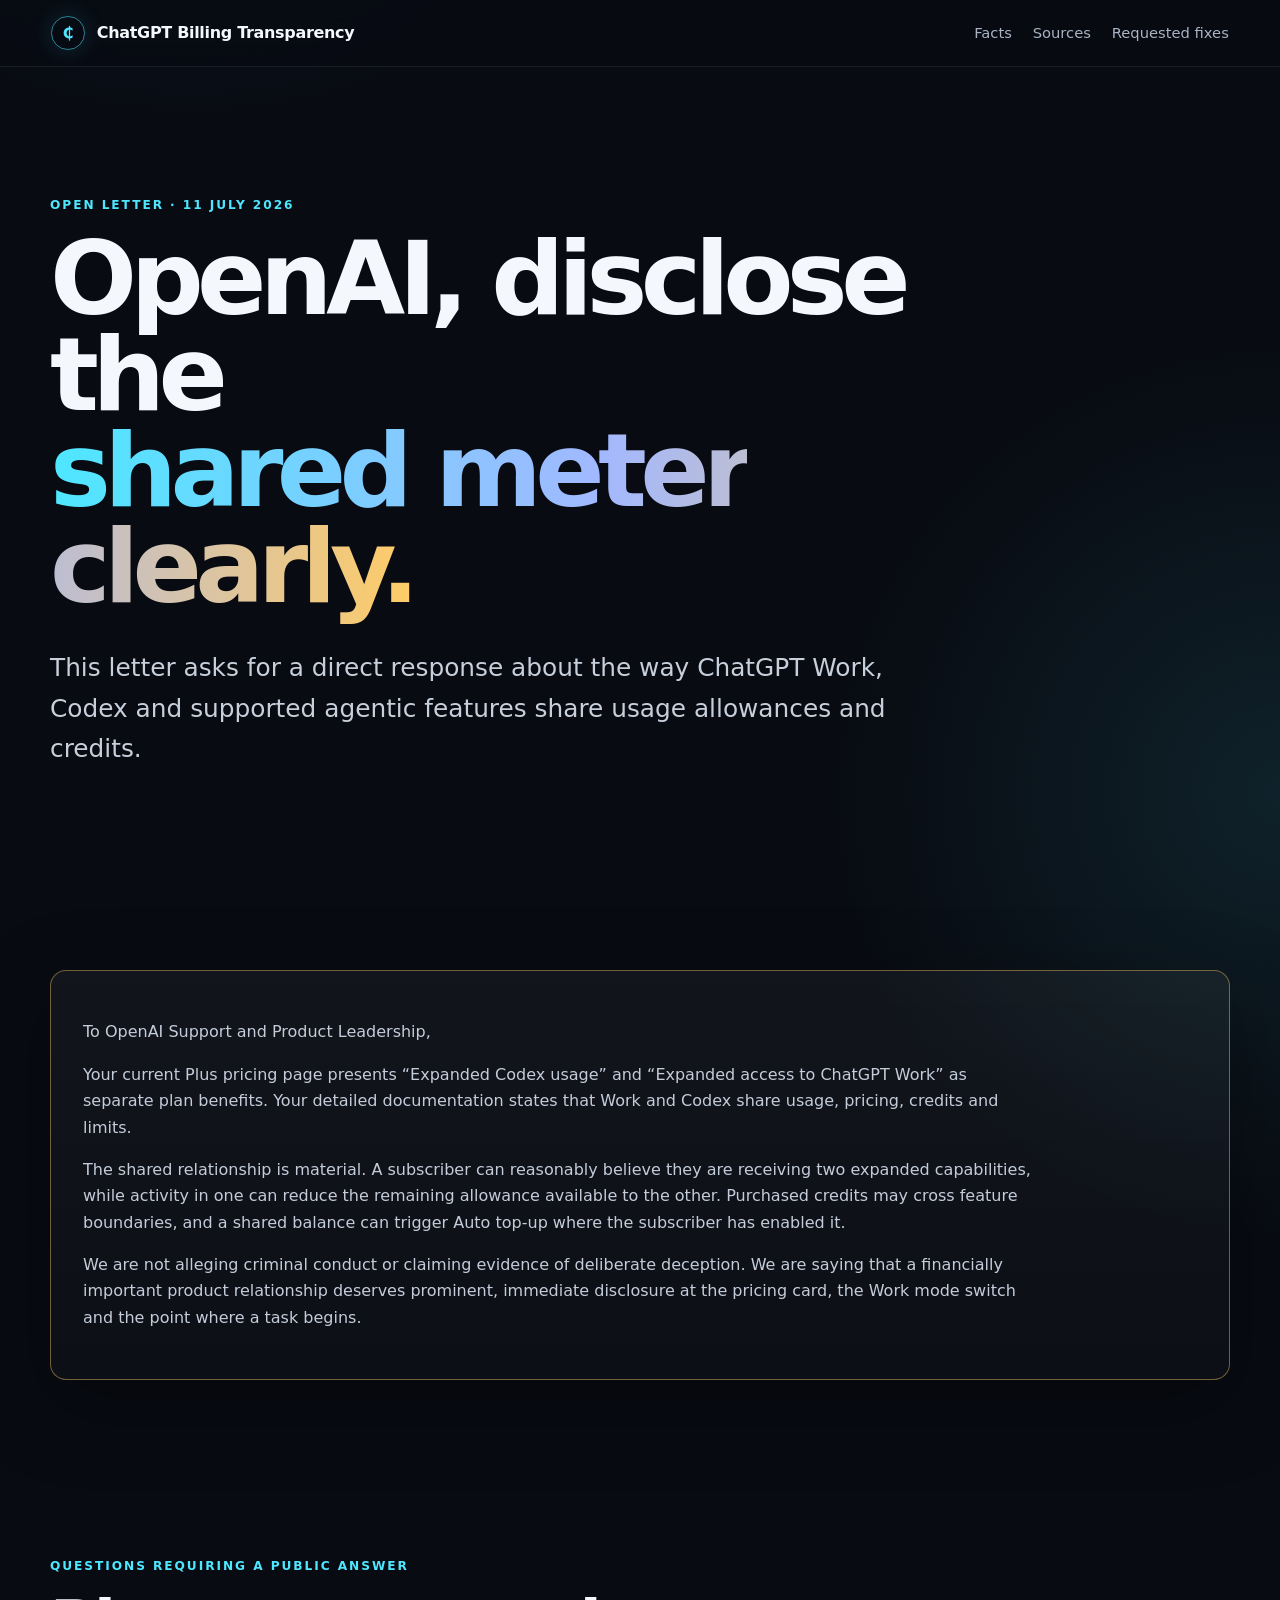
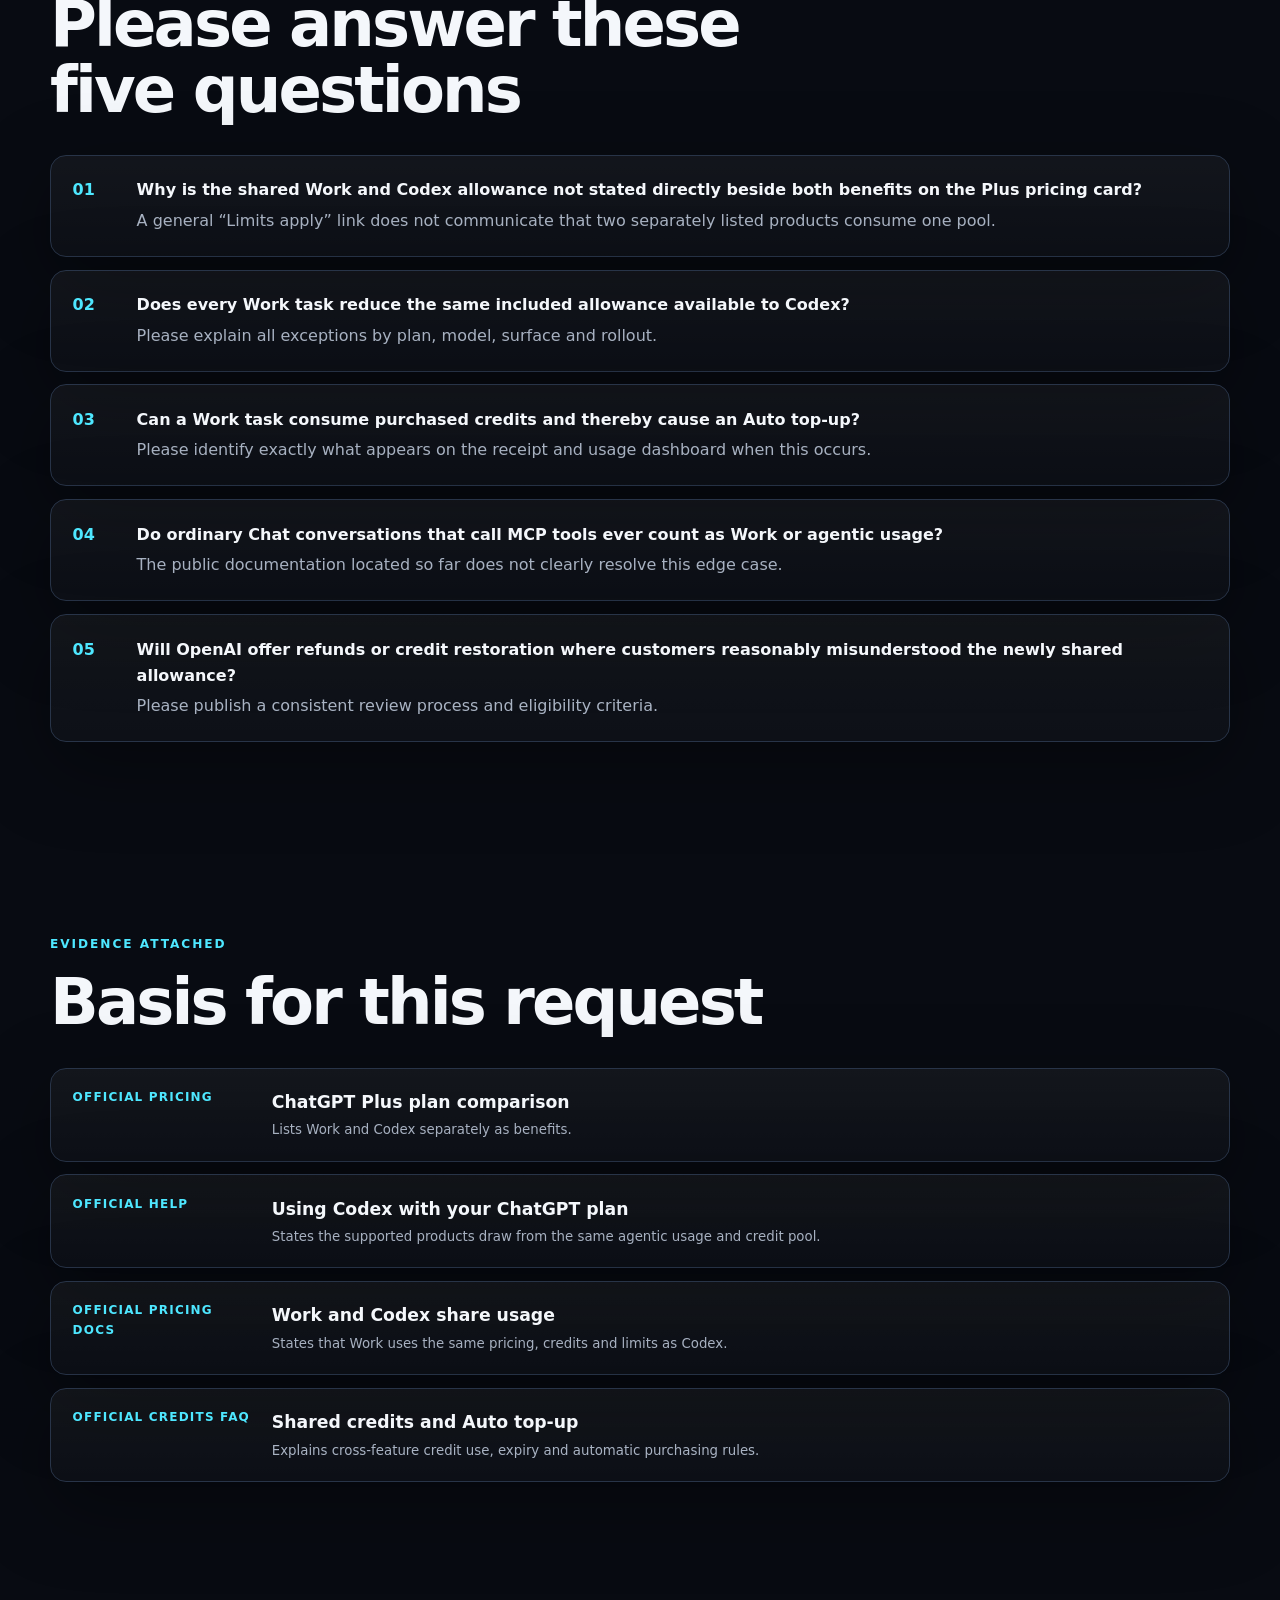
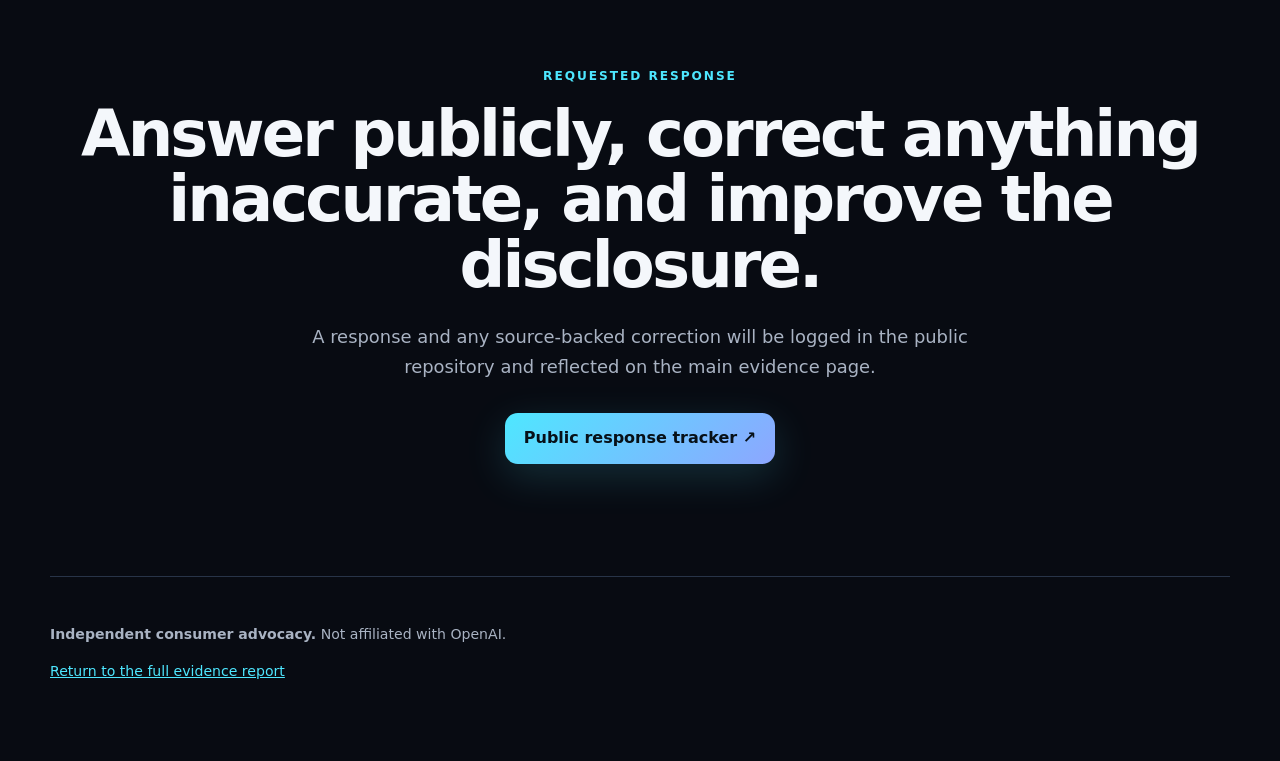
==== open-letter.html @ c07505a6 "Add public open letter and response path" ====
<!doctype html>
<html lang="en-ZA">
<head>
  <meta charset="utf-8">
  <meta name="viewport" content="width=device-width,initial-scale=1">
  <title>Open Letter to OpenAI | Disclose Shared ChatGPT Work and Codex Billing</title>
  <meta name="description" content="An open letter asking OpenAI to disclose prominently that ChatGPT Work and Codex share usage limits, credits and Auto top-up exposure.">
  <meta name="robots" content="index,follow,max-snippet:-1">
  <link rel="canonical" href="https://kelvinvdm-lgtm.github.io/chatgpt-work-billing-transparency/open-letter.html">
  <link rel="stylesheet" href="styles.css">
  <meta property="og:title" content="Open Letter to OpenAI: Disclose the Shared Work and Codex Meter">
  <meta property="og:description" content="Five direct questions about ChatGPT Work, Codex limits, shared credits and consumer disclosure.">
  <meta property="og:image" content="https://kelvinvdm-lgtm.github.io/chatgpt-work-billing-transparency/og-card.png">
</head>
<body>
  <header class="site-header"><a class="brand" href="index.html"><span class="brand-mark">₵</span><span>ChatGPT Billing Transparency</span></a><nav><a href="index.html#facts">Facts</a><a href="index.html#sources">Sources</a><a href="index.html#demands">Requested fixes</a></nav></header>
  <main>
    <section class="hero">
      <p class="eyebrow">Open letter · 11 July 2026</p>
      <h1>OpenAI, disclose the<br><span>shared meter clearly.</span></h1>
      <p class="lede">This letter asks for a direct response about the way ChatGPT Work, Codex and supported agentic features share usage allowances and credits.</p>
    </section>
    <section class="section">
      <div class="impact-callout">
        <p>To OpenAI Support and Product Leadership,</p>
        <p>Your current Plus pricing page presents “Expanded Codex usage” and “Expanded access to ChatGPT Work” as separate plan benefits. Your detailed documentation states that Work and Codex share usage, pricing, credits and limits.</p>
        <p>The shared relationship is material. A subscriber can reasonably believe they are receiving two expanded capabilities, while activity in one can reduce the remaining allowance available to the other. Purchased credits may cross feature boundaries, and a shared balance can trigger Auto top-up where the subscriber has enabled it.</p>
        <p>We are not alleging criminal conduct or claiming evidence of deliberate deception. We are saying that a financially important product relationship deserves prominent, immediate disclosure at the pricing card, the Work mode switch and the point where a task begins.</p>
      </div>
    </section>
    <section class="section demands">
      <div class="section-heading"><p class="eyebrow">Questions requiring a public answer</p><h2>Please answer these five questions</h2></div>
      <ol class="demand-list">
        <li><strong>Why is the shared Work and Codex allowance not stated directly beside both benefits on the Plus pricing card?</strong><span>A general “Limits apply” link does not communicate that two separately listed products consume one pool.</span></li>
        <li><strong>Does every Work task reduce the same included allowance available to Codex?</strong><span>Please explain all exceptions by plan, model, surface and rollout.</span></li>
        <li><strong>Can a Work task consume purchased credits and thereby cause an Auto top-up?</strong><span>Please identify exactly what appears on the receipt and usage dashboard when this occurs.</span></li>
        <li><strong>Do ordinary Chat conversations that call MCP tools ever count as Work or agentic usage?</strong><span>The public documentation located so far does not clearly resolve this edge case.</span></li>
        <li><strong>Will OpenAI offer refunds or credit restoration where customers reasonably misunderstood the newly shared allowance?</strong><span>Please publish a consistent review process and eligibility criteria.</span></li>
      </ol>
    </section>
    <section class="section sources">
      <div class="section-heading"><p class="eyebrow">Evidence attached</p><h2>Basis for this request</h2></div>
      <div class="source-list">
        <a href="https://chatgpt.com/pricing/"><span>Official pricing</span><strong>ChatGPT Plus plan comparison</strong><small>Lists Work and Codex separately as benefits.</small></a>
        <a href="https://help.openai.com/en/articles/11369540-codex-in-chatgpt"><span>Official help</span><strong>Using Codex with your ChatGPT plan</strong><small>States the supported products draw from the same agentic usage and credit pool.</small></a>
        <a href="https://learn.chatgpt.com/docs/pricing"><span>Official pricing docs</span><strong>Work and Codex share usage</strong><small>States that Work uses the same pricing, credits and limits as Codex.</small></a>
        <a href="https://help.openai.com/en/articles/12642688-using-credits-for-flexible-usage-in-chatgpt-freegopluspro-sora"><span>Official credits FAQ</span><strong>Shared credits and Auto top-up</strong><small>Explains cross-feature credit use, expiry and automatic purchasing rules.</small></a>
      </div>
    </section>
    <section class="final-cta"><p class="eyebrow">Requested response</p><h2>Answer publicly, correct anything inaccurate, and improve the disclosure.</h2><p>A response and any source-backed correction will be logged in the public repository and reflected on the main evidence page.</p><a class="button primary" href="https://github.com/kelvinvdm-lgtm/chatgpt-work-billing-transparency/issues">Public response tracker ↗</a></section>
  </main>
  <footer><p><strong>Independent consumer advocacy.</strong> Not affiliated with OpenAI.</p><p><a href="index.html">Return to the full evidence report</a></p></footer>
</body>
</html>
---- styles.css ----
:root{--bg:#080b12;--panel:#111722;--panel2:#151d2a;--text:#f4f7fb;--muted:#a9b3c3;--line:#283448;--cyan:#4ee7ff;--blue:#5b8cff;--amber:#ffcc66;--red:#ff6b7a;--green:#69e6a6;--shadow:0 24px 80px rgba(0,0,0,.35);font-family:Inter,ui-sans-serif,system-ui,-apple-system,BlinkMacSystemFont,"Segoe UI",sans-serif;color-scheme:dark}*{box-sizing:border-box}html{scroll-behavior:smooth}body{margin:0;background:radial-gradient(circle at 15% -10%,rgba(91,140,255,.18),transparent 32rem),radial-gradient(circle at 100% 20%,rgba(78,231,255,.1),transparent 28rem),var(--bg);color:var(--text);line-height:1.65}a{color:inherit}.site-header{position:sticky;top:0;z-index:20;display:flex;justify-content:space-between;align-items:center;padding:1rem clamp(1rem,4vw,4rem);background:rgba(8,11,18,.86);backdrop-filter:blur(18px);border-bottom:1px solid rgba(255,255,255,.08)}.brand{display:flex;align-items:center;gap:.75rem;text-decoration:none;font-weight:800;letter-spacing:-.02em}.brand-mark{display:grid;place-items:center;width:2.1rem;height:2.1rem;border:1px solid rgba(78,231,255,.55);border-radius:50%;color:var(--cyan);box-shadow:0 0 24px rgba(78,231,255,.16)}nav{display:flex;gap:1.3rem}nav a{text-decoration:none;color:var(--muted);font-size:.92rem}nav a:hover{color:var(--text)}main{overflow:hidden}.hero,.section,.final-cta,footer{width:min(1180px,calc(100% - 2rem));margin-inline:auto}.hero{padding:clamp(5rem,10vw,9rem) 0 4rem}.eyebrow{text-transform:uppercase;letter-spacing:.16em;font-size:.76rem;font-weight:800;color:var(--cyan);margin:0 0 1rem}.hero h1{font-size:clamp(3rem,8vw,7rem);line-height:.94;letter-spacing:-.065em;margin:0;max-width:1050px}.hero h1 span{color:transparent;background:linear-gradient(90deg,var(--cyan),#a2b8ff 52%,var(--amber));-webkit-background-clip:text;background-clip:text}.lede{max-width:850px;font-size:clamp(1.15rem,2.2vw,1.55rem);color:#c7cfdb;margin:2rem 0}.hero-actions{display:flex;gap:1rem;flex-wrap:wrap}.button{display:inline-flex;align-items:center;justify-content:center;min-height:3.1rem;padding:.75rem 1.15rem;border-radius:.8rem;text-decoration:none;font-weight:800}.primary{background:linear-gradient(135deg,var(--cyan),#8da6ff);color:#071018;box-shadow:0 12px 40px rgba(78,231,255,.16)}.secondary{border:1px solid var(--line);background:rgba(255,255,255,.025)}.truth-strip{display:grid;grid-template-columns:repeat(3,1fr);margin-top:4rem;border:1px solid var(--line);border-radius:1rem;overflow:hidden;background:rgba(255,255,255,.025)}.truth-strip div{padding:1.35rem 1.5rem}.truth-strip div+div{border-left:1px solid var(--line)}.truth-strip strong,.truth-strip span{display:block}.truth-strip span{color:var(--muted);font-size:.9rem;margin-top:.25rem}.section{padding:5.5rem 0}.section-heading{max-width:800px;margin-bottom:2rem}.section h2,.final-cta h2{font-size:clamp(2.1rem,5vw,4.4rem);line-height:1.02;letter-spacing:-.045em;margin:.2rem 0}.card-grid{display:grid;grid-template-columns:repeat(3,1fr);gap:1rem}.card,.panel,.impact-callout,.ledger-card,.rate-table,.source-list a,.demand-list li{border:1px solid var(--line);background:linear-gradient(180deg,rgba(255,255,255,.045),rgba(255,255,255,.018));box-shadow:var(--shadow)}.card{padding:1.45rem;border-radius:1rem;min-height:300px;display:flex;flex-direction:column}.card .number{color:var(--cyan);font-weight:900;font-size:.82rem;letter-spacing:.14em}.card h3{font-size:1.28rem;line-height:1.2;margin:2rem 0 .75rem}.card p{color:var(--muted);margin:0 0 1.2rem}.card a{margin-top:auto;color:var(--cyan);text-decoration:none;font-weight:750;font-size:.9rem}.comparison-grid{display:grid;grid-template-columns:1fr auto 1fr;gap:1.2rem;align-items:stretch}.panel{border-radius:1rem;padding:2rem}.panel.alert{border-color:rgba(255,107,122,.45);background:linear-gradient(180deg,rgba(255,107,122,.08),rgba(255,255,255,.018))}.panel-label{font-size:.78rem;text-transform:uppercase;letter-spacing:.13em;color:var(--cyan);font-weight:800}.panel h3{font-size:1.7rem;line-height:1.1}.panel ul{padding-left:1.2rem}.panel li{margin:.7rem 0}.muted,.table-note,.source-note{color:var(--muted)}.arrow{display:grid;place-items:center;font-size:2.8rem;color:var(--amber)}.impact-callout{margin-top:1rem;border-radius:1rem;padding:2rem;border-color:rgba(255,204,102,.42)}.impact-callout h3{font-size:1.6rem;margin-top:0}.impact-callout p{max-width:950px;color:#c4ccda}.ledger-grid{display:grid;grid-template-columns:repeat(2,1fr);gap:1rem}.ledger-card{border-radius:1rem;padding:1.6rem}.ledger-card span{font-size:.74rem;font-weight:900;letter-spacing:.12em;text-transform:uppercase}.ledger-card h3{font-size:1.35rem;line-height:1.22}.ledger-card p{color:var(--muted);margin-bottom:0}.proven span{color:var(--green)}.inferred span{color:var(--amber)}.unproven span{color:var(--red)}.rate-table{border-radius:1rem;overflow:hidden}.rate-row{display:grid;grid-template-columns:1.3fr repeat(3,1fr);gap:1rem;padding:1rem 1.25rem;border-top:1px solid var(--line)}.rate-row:first-child{border-top:0}.rate-row.header{background:rgba(255,255,255,.06);font-weight:800;color:var(--muted);font-size:.82rem;text-transform:uppercase;letter-spacing:.08em}.table-note{max-width:900px}.demand-list{list-style:none;padding:0;counter-reset:demand;display:grid;gap:.8rem}.demand-list li{counter-increment:demand;display:grid;grid-template-columns:3rem 1fr;gap:.25rem 1rem;border-radius:1rem;padding:1.35rem}.demand-list li:before{content:counter(demand,decimal-leading-zero);grid-row:1/3;color:var(--cyan);font-weight:900}.demand-list strong,.demand-list span{grid-column:2}.demand-list span{color:var(--muted)}.source-list{display:grid;gap:.8rem}.source-list a{display:grid;grid-template-columns:180px 1fr;gap:.2rem 1.2rem;border-radius:1rem;padding:1.2rem 1.35rem;text-decoration:none}.source-list a:hover{border-color:rgba(78,231,255,.6)}.source-list span{grid-row:1/3;color:var(--cyan);font-size:.75rem;text-transform:uppercase;letter-spacing:.1em;font-weight:900}.source-list strong{font-size:1.08rem}.source-list small{color:var(--muted)}.final-cta{padding:6rem 0 7rem;text-align:center}.final-cta p:not(.eyebrow){max-width:750px;margin:1.5rem auto 2rem;color:var(--muted);font-size:1.12rem}footer{border-top:1px solid var(--line);padding:2rem 0 4rem;color:var(--muted);font-size:.88rem}footer a{color:var(--cyan)}@media(max-width:900px){nav{display:none}.card-grid{grid-template-columns:repeat(2,1fr)}.truth-strip{grid-template-columns:1fr}.truth-strip div+div{border-left:0;border-top:1px solid var(--line)}.comparison-grid{grid-template-columns:1fr}.arrow{transform:rotate(90deg)}.ledger-grid{grid-template-columns:1fr}.source-list a{grid-template-columns:1fr}.source-list span{grid-row:auto}.rate-row{grid-template-columns:1.2fr 1fr}.rate-row span:nth-child(3),.rate-row span:nth-child(4){display:none}}@media(max-width:620px){.site-header{padding:.85rem 1rem}.brand{font-size:.88rem}.hero{padding-top:4rem}.card-grid{grid-template-columns:1fr}.section{padding:4rem 0}.panel,.impact-callout{padding:1.35rem}.source-list a{padding:1rem}.hero-actions .button{width:100%}}
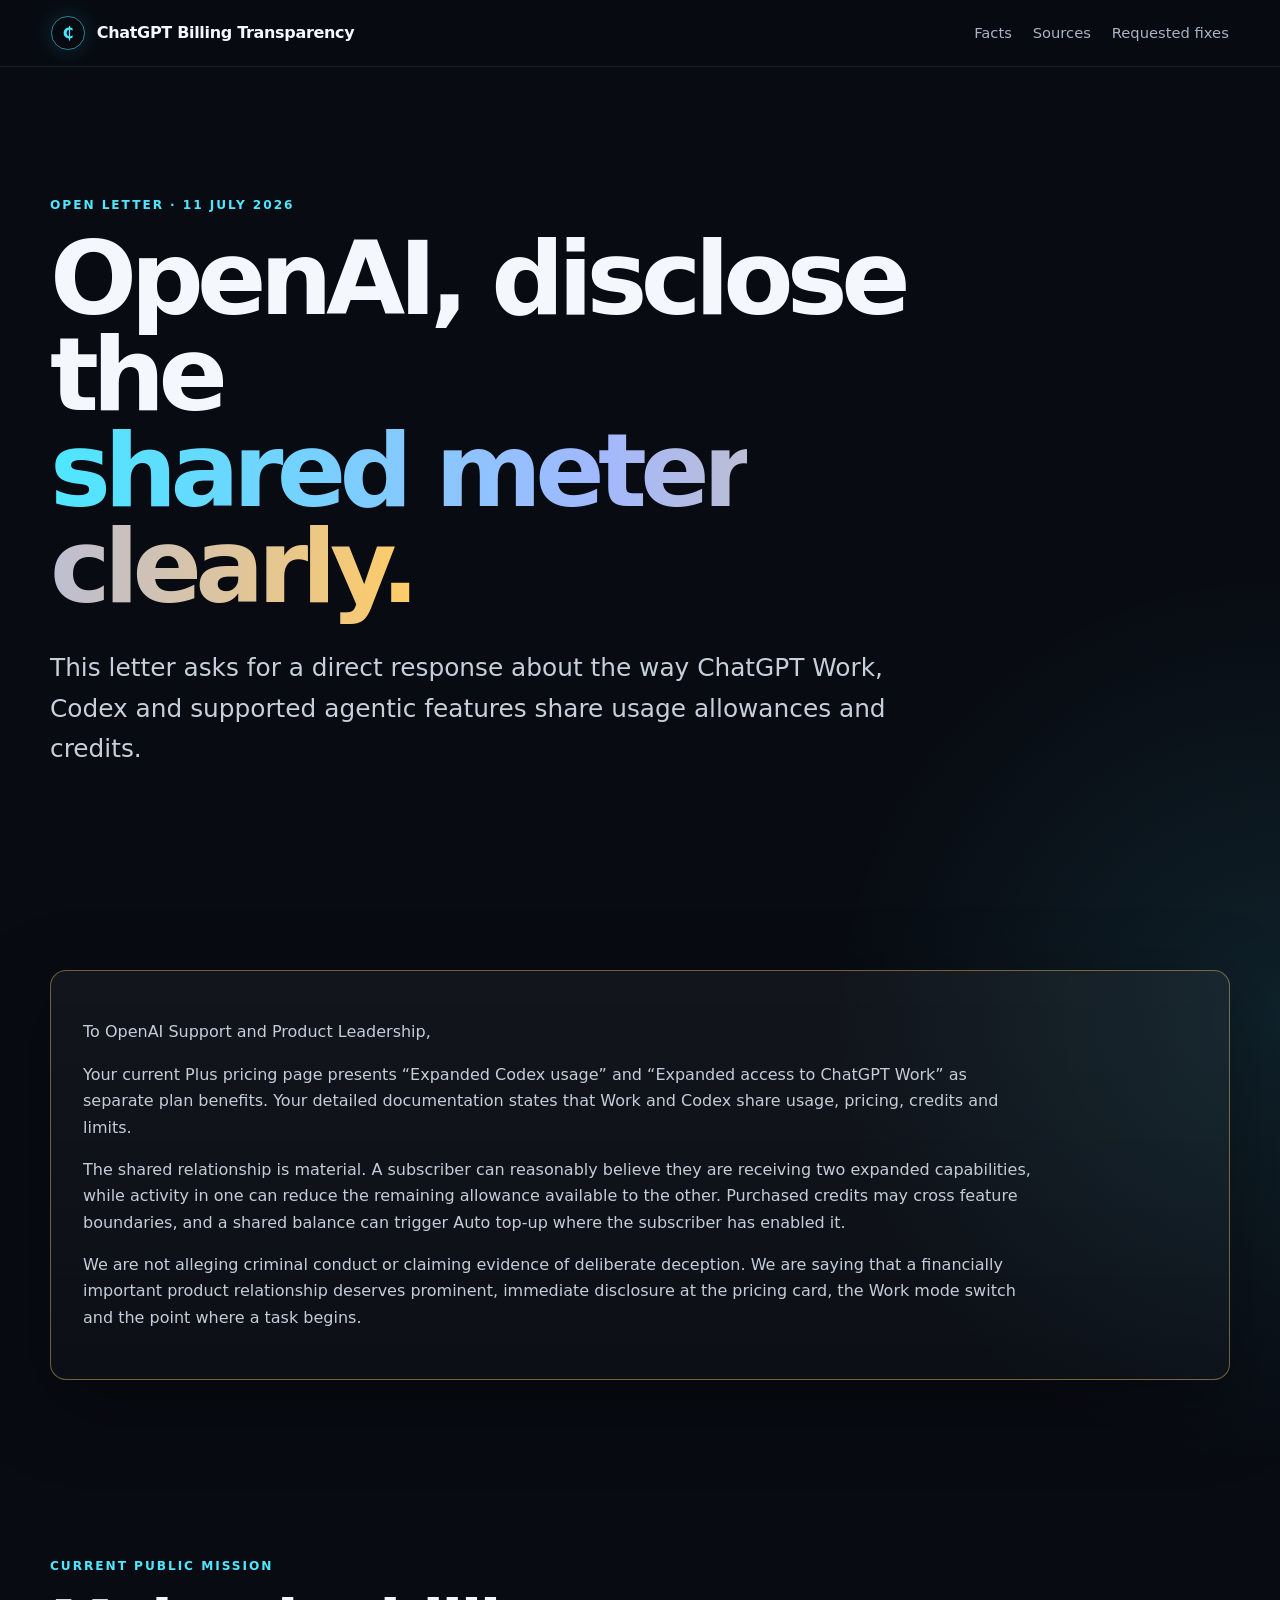
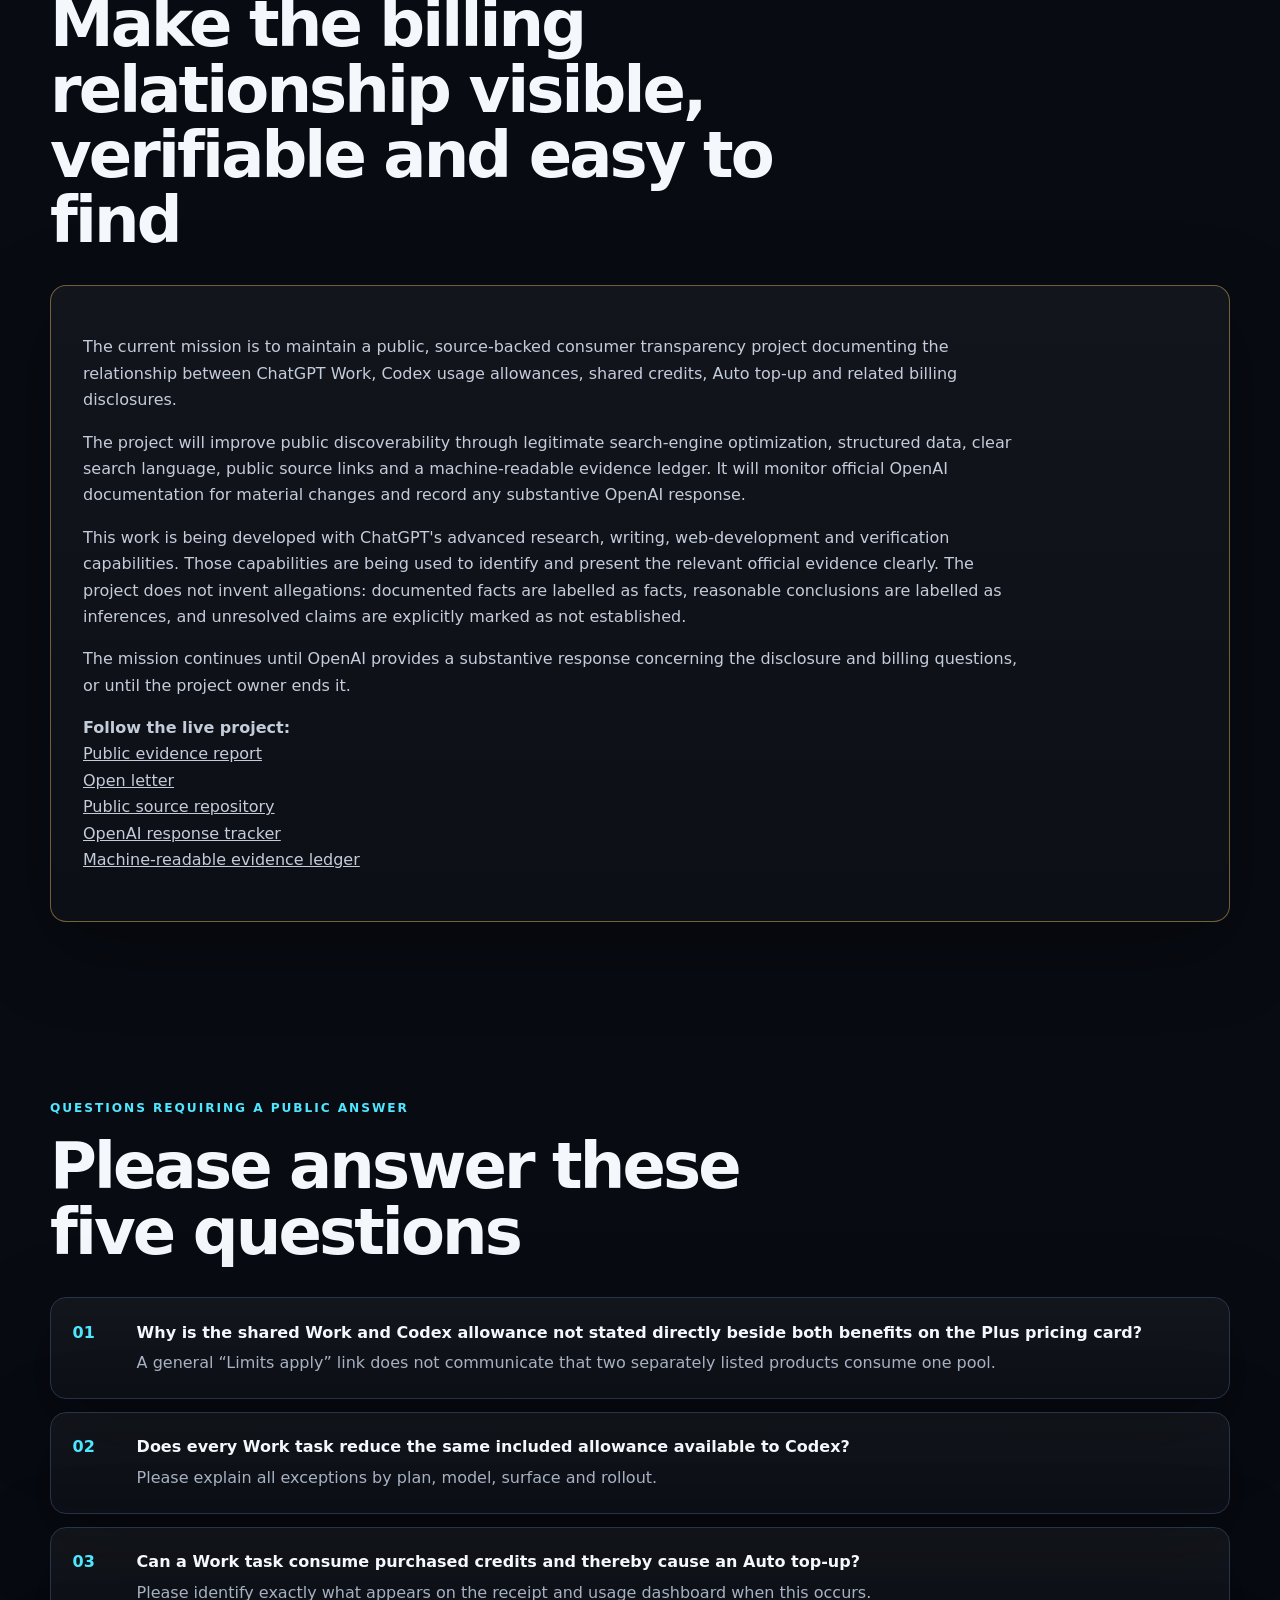
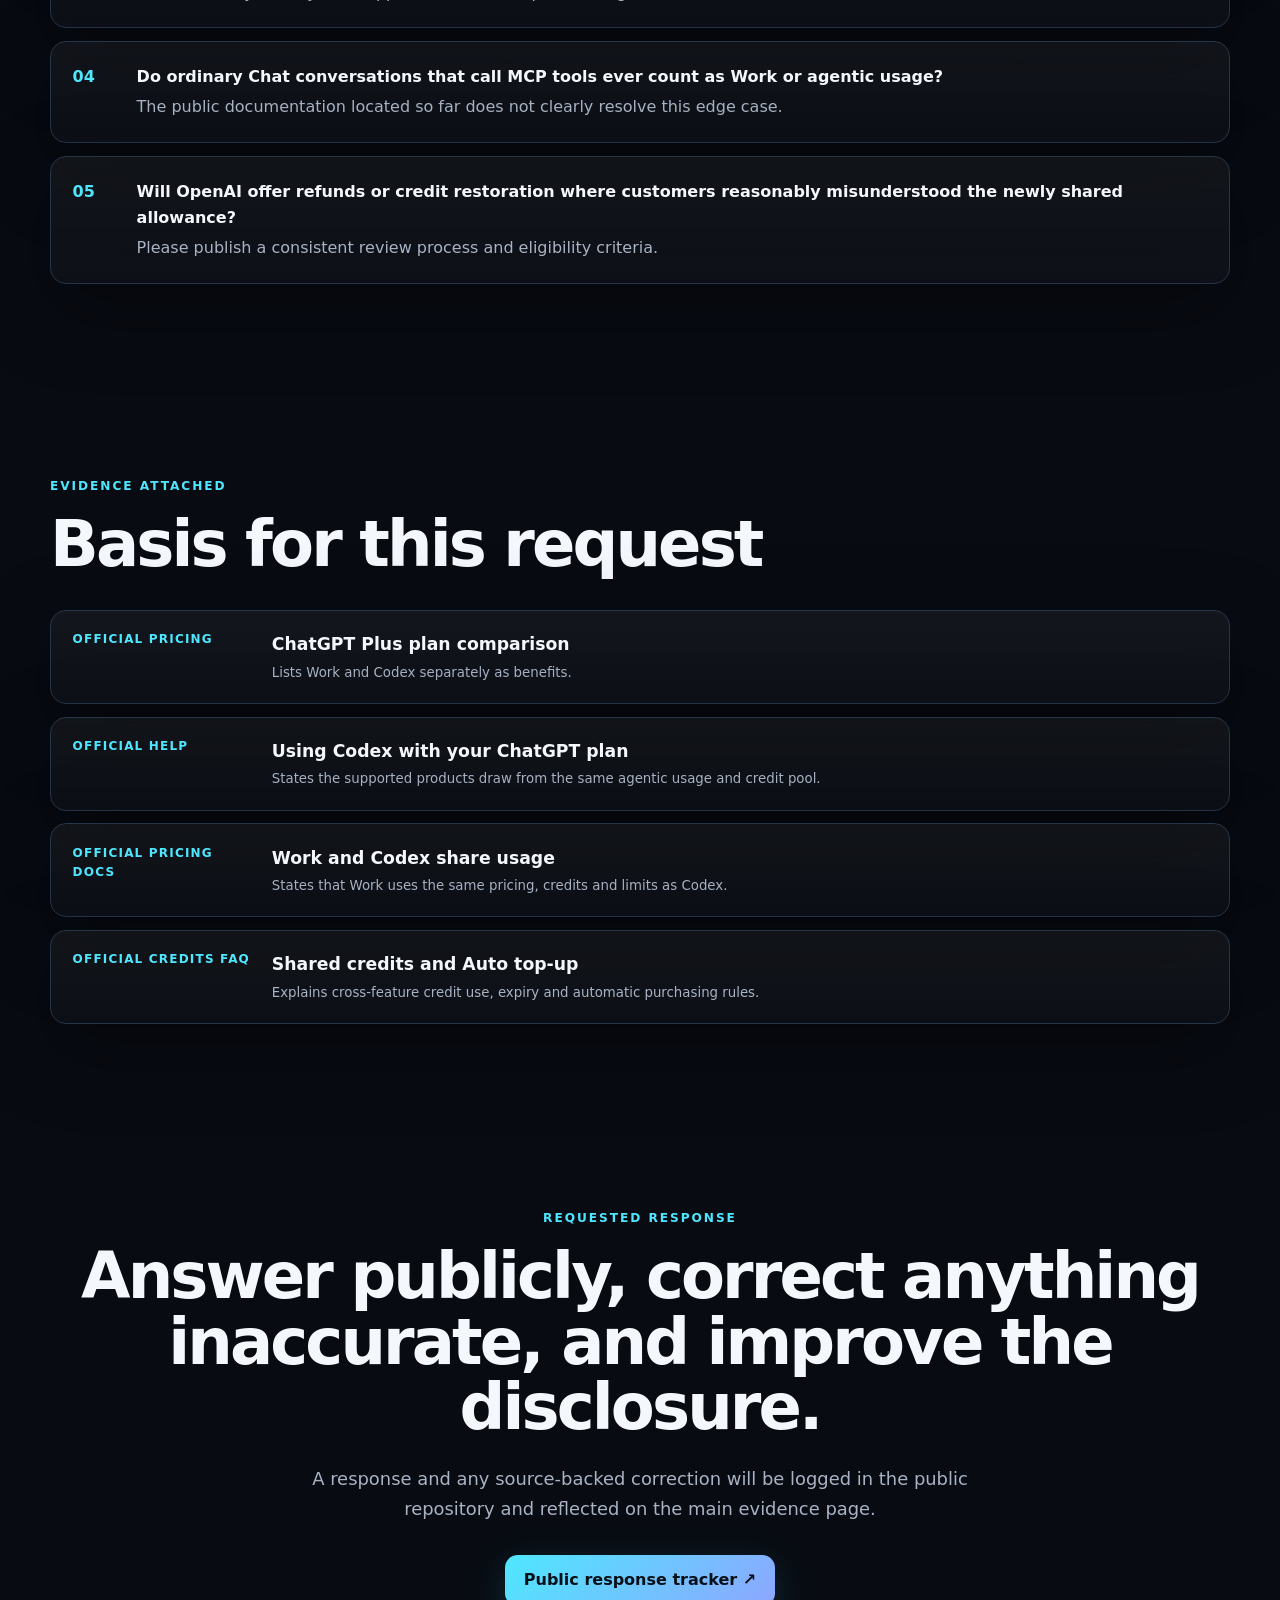
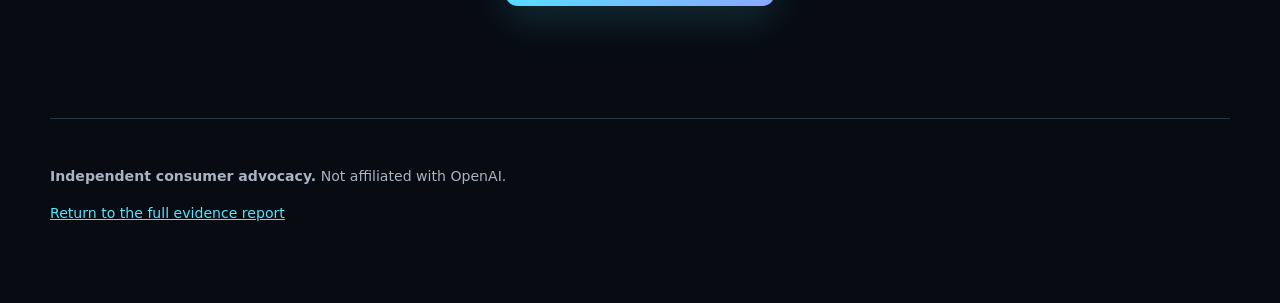
==== commit 67a56738: "Add mission and project follow links" ====
--- a/open-letter.html
+++ b/open-letter.html
@@ -28,6 +28,21 @@
         <p>We are not alleging criminal conduct or claiming evidence of deliberate deception. We are saying that a financially important product relationship deserves prominent, immediate disclosure at the pricing card, the Work mode switch and the point where a task begins.</p>
       </div>
     </section>
+    <section class="section">
+      <div class="section-heading"><p class="eyebrow">Current public mission</p><h2>Make the billing relationship visible, verifiable and easy to find</h2></div>
+      <div class="impact-callout">
+        <p>The current mission is to maintain a public, source-backed consumer transparency project documenting the relationship between ChatGPT Work, Codex usage allowances, shared credits, Auto top-up and related billing disclosures.</p>
+        <p>The project will improve public discoverability through legitimate search-engine optimization, structured data, clear search language, public source links and a machine-readable evidence ledger. It will monitor official OpenAI documentation for material changes and record any substantive OpenAI response.</p>
+        <p>This work is being developed with ChatGPT's advanced research, writing, web-development and verification capabilities. Those capabilities are being used to identify and present the relevant official evidence clearly. The project does not invent allegations: documented facts are labelled as facts, reasonable conclusions are labelled as inferences, and unresolved claims are explicitly marked as not established.</p>
+        <p>The mission continues until OpenAI provides a substantive response concerning the disclosure and billing questions, or until the project owner ends it.</p>
+        <p><strong>Follow the live project:</strong><br>
+        <a href="https://kelvinvdm-lgtm.github.io/chatgpt-work-billing-transparency/">Public evidence report</a><br>
+        <a href="https://kelvinvdm-lgtm.github.io/chatgpt-work-billing-transparency/open-letter.html">Open letter</a><br>
+        <a href="https://github.com/kelvinvdm-lgtm/chatgpt-work-billing-transparency">Public source repository</a><br>
+        <a href="https://github.com/kelvinvdm-lgtm/chatgpt-work-billing-transparency/issues/1">OpenAI response tracker</a><br>
+        <a href="https://kelvinvdm-lgtm.github.io/chatgpt-work-billing-transparency/evidence.json">Machine-readable evidence ledger</a></p>
+      </div>
+    </section>
     <section class="section demands">
       <div class="section-heading"><p class="eyebrow">Questions requiring a public answer</p><h2>Please answer these five questions</h2></div>
       <ol class="demand-list">
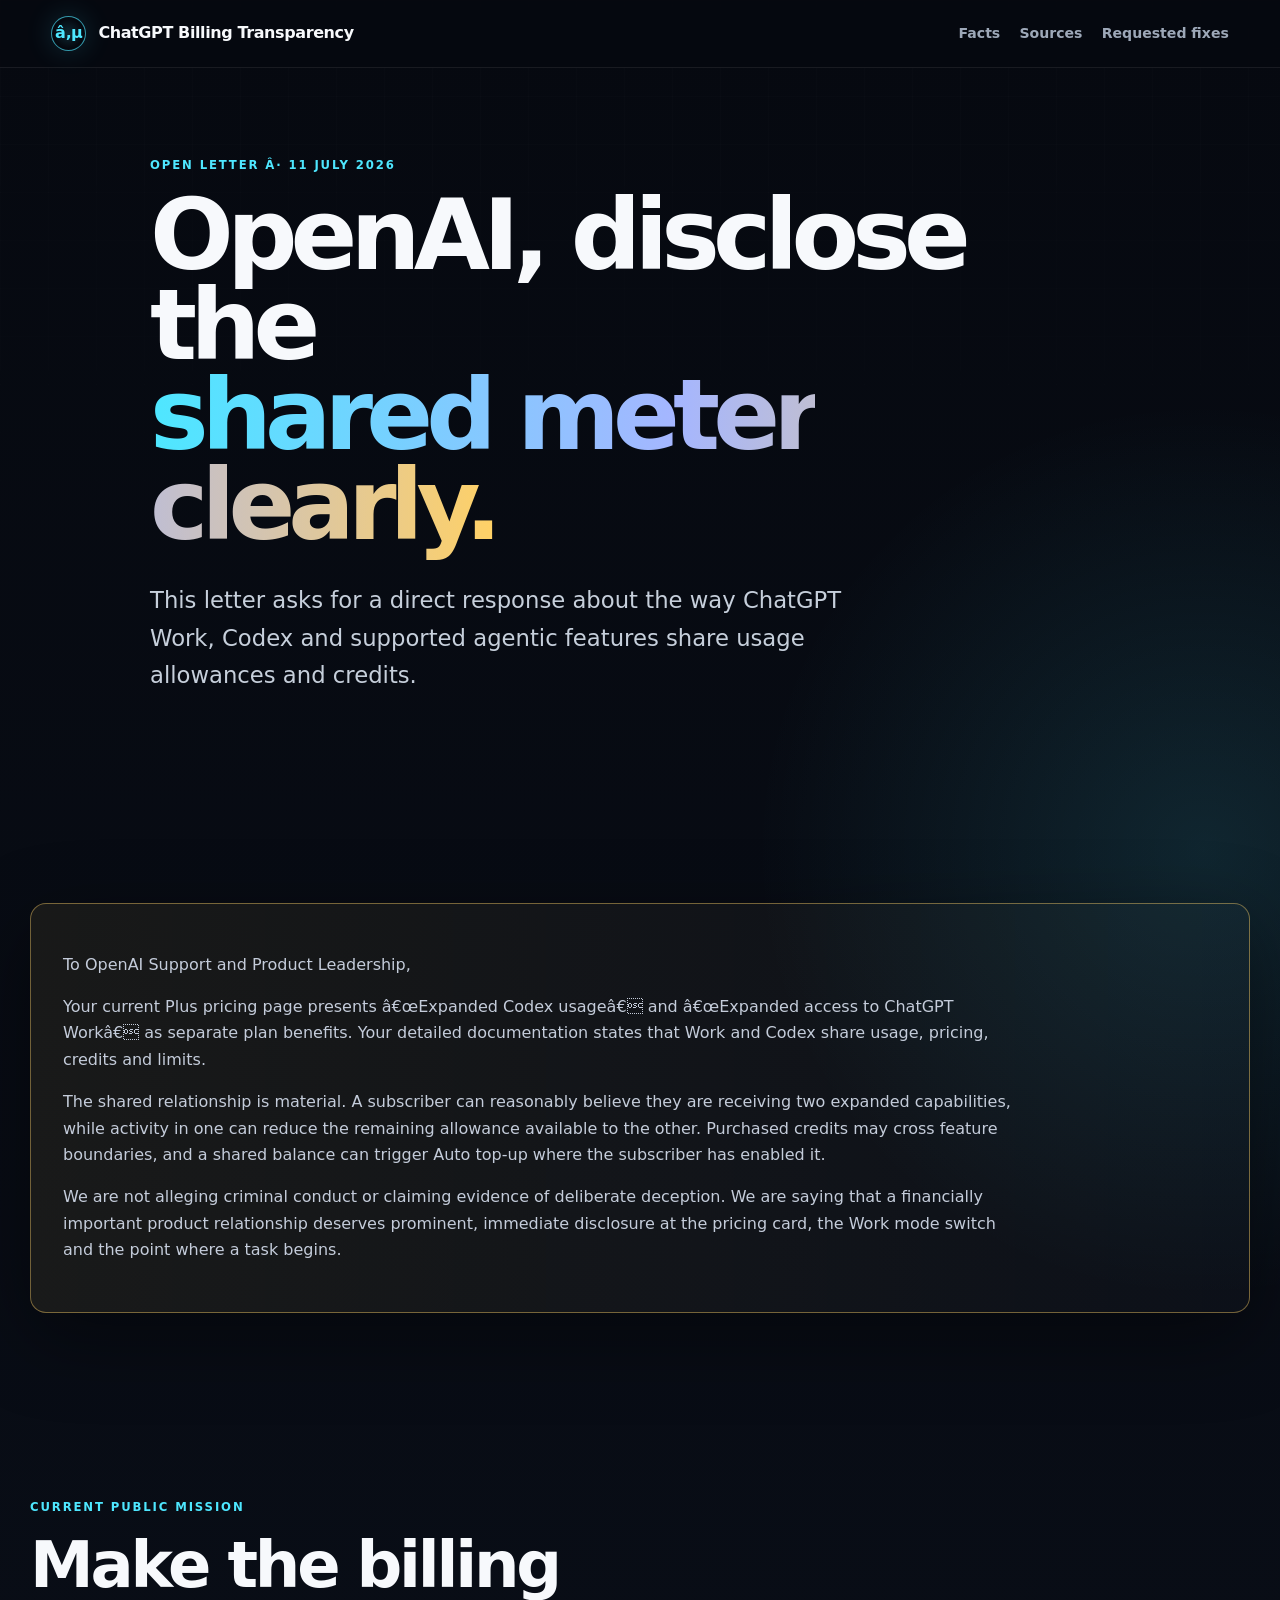
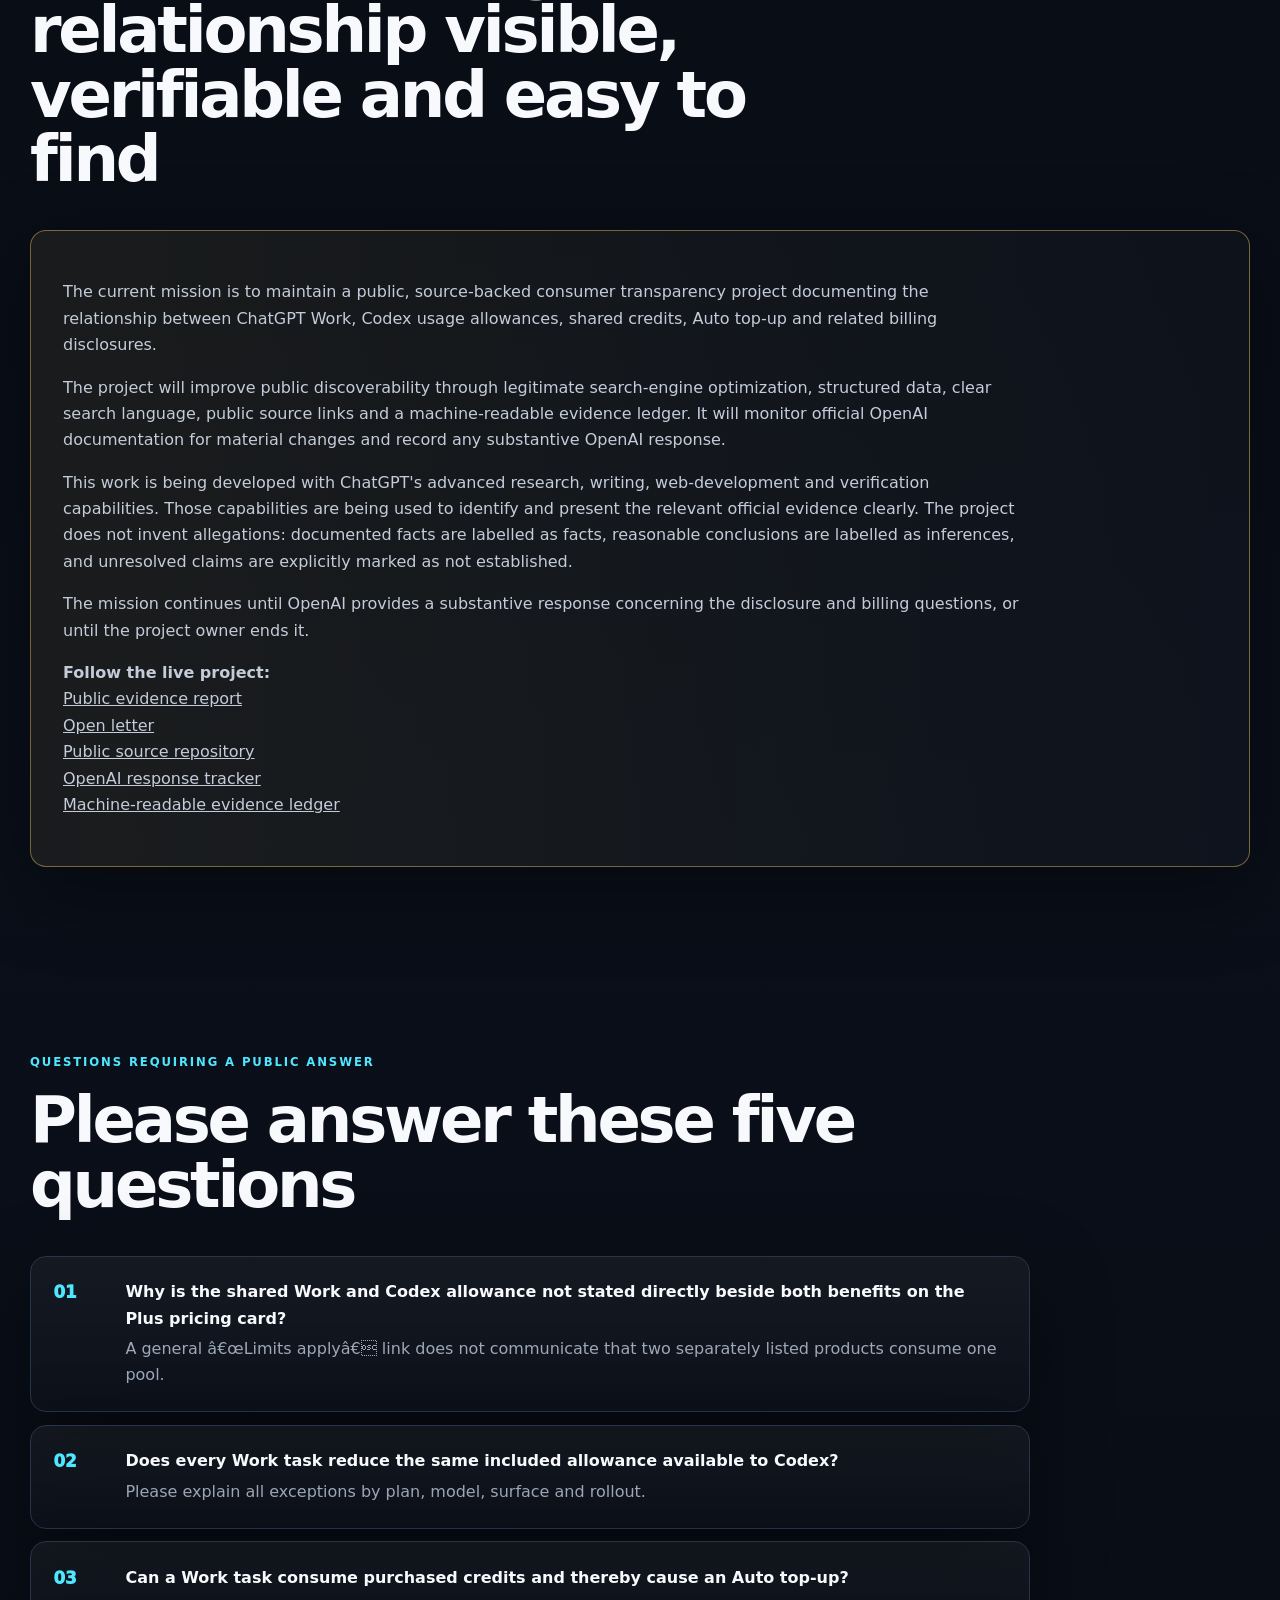
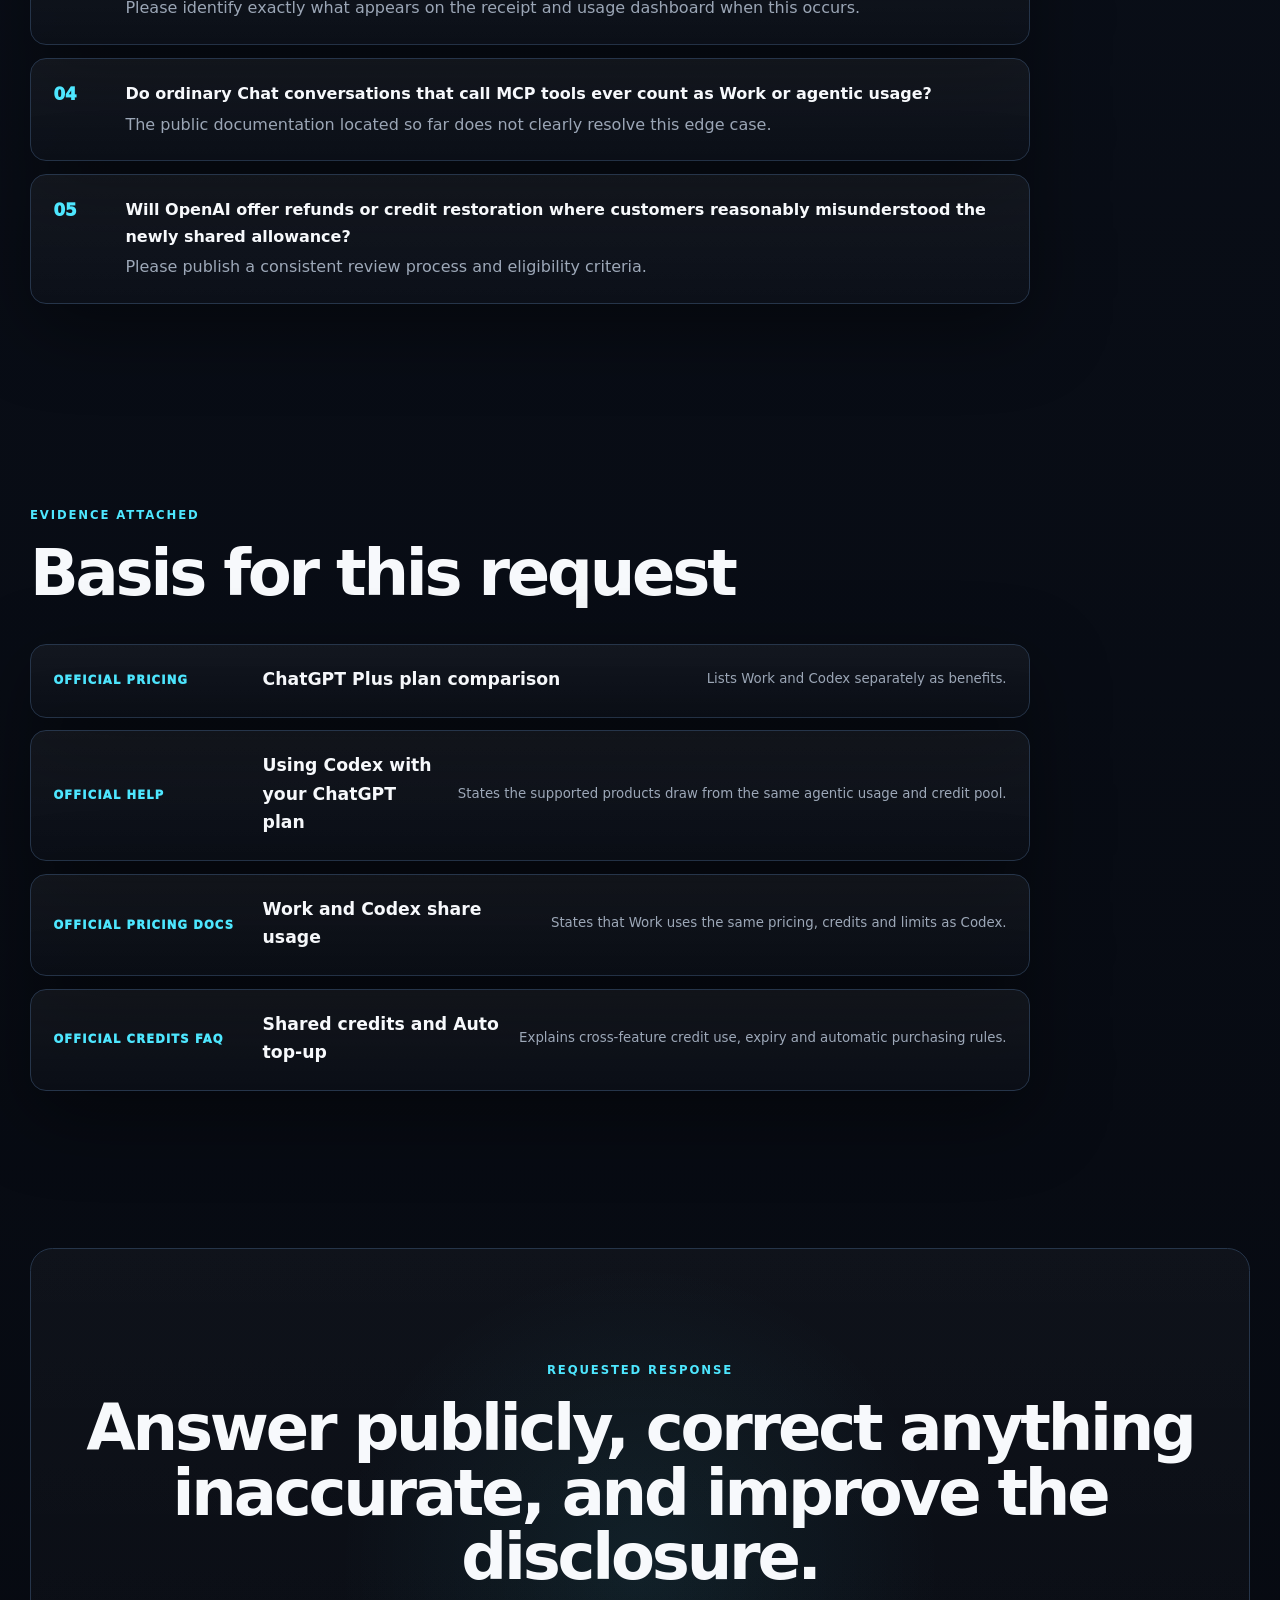
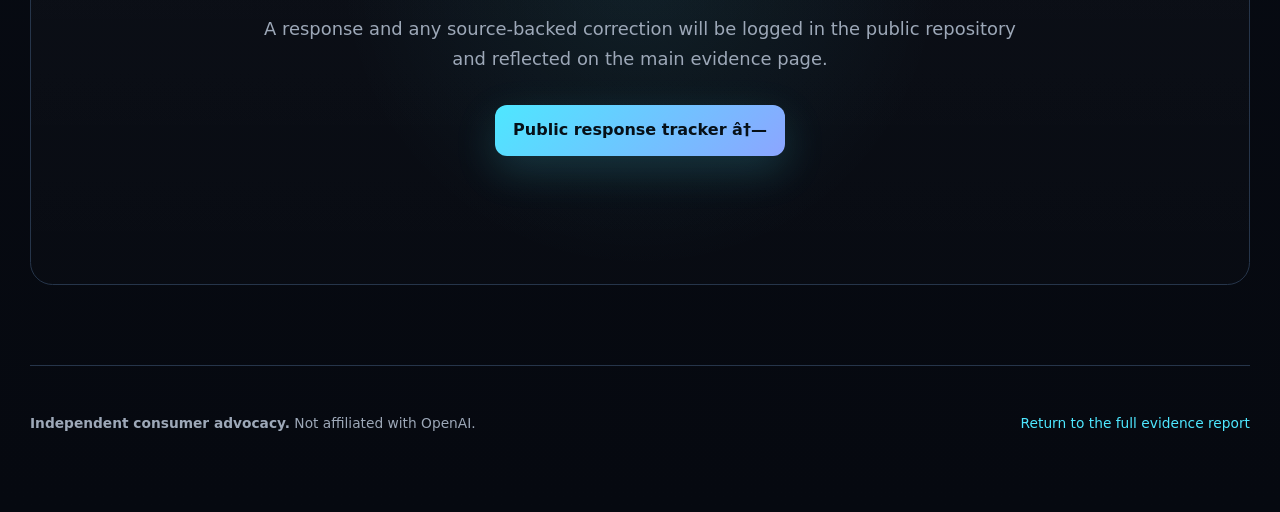
==== commit 5db87955: "Upgrade site with animated evidence dashboard" ====
--- a/open-letter.html
+++ b/open-letter.html
@@ -1,4 +1,4 @@
-<!doctype html>
+﻿<!doctype html>
 <html lang="en-ZA">
 <head>
   <meta charset="utf-8">
@@ -12,18 +12,18 @@
   <meta property="og:description" content="Five direct questions about ChatGPT Work, Codex limits, shared credits and consumer disclosure.">
   <meta property="og:image" content="https://kelvinvdm-lgtm.github.io/chatgpt-work-billing-transparency/og-card.png">
 </head>
-<body>
-  <header class="site-header"><a class="brand" href="index.html"><span class="brand-mark">₵</span><span>ChatGPT Billing Transparency</span></a><nav><a href="index.html#facts">Facts</a><a href="index.html#sources">Sources</a><a href="index.html#demands">Requested fixes</a></nav></header>
+<body class="letter-page">
+  <header class="site-header"><a class="brand" href="index.html"><span class="brand-mark">â‚µ</span><span>ChatGPT Billing Transparency</span></a><nav><a href="index.html#facts">Facts</a><a href="index.html#sources">Sources</a><a href="index.html#demands">Requested fixes</a></nav></header>
   <main>
     <section class="hero">
-      <p class="eyebrow">Open letter · 11 July 2026</p>
+      <p class="eyebrow">Open letter Â· 11 July 2026</p>
       <h1>OpenAI, disclose the<br><span>shared meter clearly.</span></h1>
       <p class="lede">This letter asks for a direct response about the way ChatGPT Work, Codex and supported agentic features share usage allowances and credits.</p>
     </section>
     <section class="section">
       <div class="impact-callout">
         <p>To OpenAI Support and Product Leadership,</p>
-        <p>Your current Plus pricing page presents “Expanded Codex usage” and “Expanded access to ChatGPT Work” as separate plan benefits. Your detailed documentation states that Work and Codex share usage, pricing, credits and limits.</p>
+        <p>Your current Plus pricing page presents â€œExpanded Codex usageâ€ and â€œExpanded access to ChatGPT Workâ€ as separate plan benefits. Your detailed documentation states that Work and Codex share usage, pricing, credits and limits.</p>
         <p>The shared relationship is material. A subscriber can reasonably believe they are receiving two expanded capabilities, while activity in one can reduce the remaining allowance available to the other. Purchased credits may cross feature boundaries, and a shared balance can trigger Auto top-up where the subscriber has enabled it.</p>
         <p>We are not alleging criminal conduct or claiming evidence of deliberate deception. We are saying that a financially important product relationship deserves prominent, immediate disclosure at the pricing card, the Work mode switch and the point where a task begins.</p>
       </div>
@@ -46,7 +46,7 @@
     <section class="section demands">
       <div class="section-heading"><p class="eyebrow">Questions requiring a public answer</p><h2>Please answer these five questions</h2></div>
       <ol class="demand-list">
-        <li><strong>Why is the shared Work and Codex allowance not stated directly beside both benefits on the Plus pricing card?</strong><span>A general “Limits apply” link does not communicate that two separately listed products consume one pool.</span></li>
+        <li><strong>Why is the shared Work and Codex allowance not stated directly beside both benefits on the Plus pricing card?</strong><span>A general â€œLimits applyâ€ link does not communicate that two separately listed products consume one pool.</span></li>
         <li><strong>Does every Work task reduce the same included allowance available to Codex?</strong><span>Please explain all exceptions by plan, model, surface and rollout.</span></li>
         <li><strong>Can a Work task consume purchased credits and thereby cause an Auto top-up?</strong><span>Please identify exactly what appears on the receipt and usage dashboard when this occurs.</span></li>
         <li><strong>Do ordinary Chat conversations that call MCP tools ever count as Work or agentic usage?</strong><span>The public documentation located so far does not clearly resolve this edge case.</span></li>
@@ -62,8 +62,9 @@
         <a href="https://help.openai.com/en/articles/12642688-using-credits-for-flexible-usage-in-chatgpt-freegopluspro-sora"><span>Official credits FAQ</span><strong>Shared credits and Auto top-up</strong><small>Explains cross-feature credit use, expiry and automatic purchasing rules.</small></a>
       </div>
     </section>
-    <section class="final-cta"><p class="eyebrow">Requested response</p><h2>Answer publicly, correct anything inaccurate, and improve the disclosure.</h2><p>A response and any source-backed correction will be logged in the public repository and reflected on the main evidence page.</p><a class="button primary" href="https://github.com/kelvinvdm-lgtm/chatgpt-work-billing-transparency/issues">Public response tracker ↗</a></section>
+    <section class="final-cta"><p class="eyebrow">Requested response</p><h2>Answer publicly, correct anything inaccurate, and improve the disclosure.</h2><p>A response and any source-backed correction will be logged in the public repository and reflected on the main evidence page.</p><a class="button primary" href="https://github.com/kelvinvdm-lgtm/chatgpt-work-billing-transparency/issues">Public response tracker â†—</a></section>
   </main>
   <footer><p><strong>Independent consumer advocacy.</strong> Not affiliated with OpenAI.</p><p><a href="index.html">Return to the full evidence report</a></p></footer>
 </body>
 </html>
+
--- a/styles.css
+++ b/styles.css
@@ -1 +1,3 @@
-:root{--bg:#080b12;--panel:#111722;--panel2:#151d2a;--text:#f4f7fb;--muted:#a9b3c3;--line:#283448;--cyan:#4ee7ff;--blue:#5b8cff;--amber:#ffcc66;--red:#ff6b7a;--green:#69e6a6;--shadow:0 24px 80px rgba(0,0,0,.35);font-family:Inter,ui-sans-serif,system-ui,-apple-system,BlinkMacSystemFont,"Segoe UI",sans-serif;color-scheme:dark}*{box-sizing:border-box}html{scroll-behavior:smooth}body{margin:0;background:radial-gradient(circle at 15% -10%,rgba(91,140,255,.18),transparent 32rem),radial-gradient(circle at 100% 20%,rgba(78,231,255,.1),transparent 28rem),var(--bg);color:var(--text);line-height:1.65}a{color:inherit}.site-header{position:sticky;top:0;z-index:20;display:flex;justify-content:space-between;align-items:center;padding:1rem clamp(1rem,4vw,4rem);background:rgba(8,11,18,.86);backdrop-filter:blur(18px);border-bottom:1px solid rgba(255,255,255,.08)}.brand{display:flex;align-items:center;gap:.75rem;text-decoration:none;font-weight:800;letter-spacing:-.02em}.brand-mark{display:grid;place-items:center;width:2.1rem;height:2.1rem;border:1px solid rgba(78,231,255,.55);border-radius:50%;color:var(--cyan);box-shadow:0 0 24px rgba(78,231,255,.16)}nav{display:flex;gap:1.3rem}nav a{text-decoration:none;color:var(--muted);font-size:.92rem}nav a:hover{color:var(--text)}main{overflow:hidden}.hero,.section,.final-cta,footer{width:min(1180px,calc(100% - 2rem));margin-inline:auto}.hero{padding:clamp(5rem,10vw,9rem) 0 4rem}.eyebrow{text-transform:uppercase;letter-spacing:.16em;font-size:.76rem;font-weight:800;color:var(--cyan);margin:0 0 1rem}.hero h1{font-size:clamp(3rem,8vw,7rem);line-height:.94;letter-spacing:-.065em;margin:0;max-width:1050px}.hero h1 span{color:transparent;background:linear-gradient(90deg,var(--cyan),#a2b8ff 52%,var(--amber));-webkit-background-clip:text;background-clip:text}.lede{max-width:850px;font-size:clamp(1.15rem,2.2vw,1.55rem);color:#c7cfdb;margin:2rem 0}.hero-actions{display:flex;gap:1rem;flex-wrap:wrap}.button{display:inline-flex;align-items:center;justify-content:center;min-height:3.1rem;padding:.75rem 1.15rem;border-radius:.8rem;text-decoration:none;font-weight:800}.primary{background:linear-gradient(135deg,var(--cyan),#8da6ff);color:#071018;box-shadow:0 12px 40px rgba(78,231,255,.16)}.secondary{border:1px solid var(--line);background:rgba(255,255,255,.025)}.truth-strip{display:grid;grid-template-columns:repeat(3,1fr);margin-top:4rem;border:1px solid var(--line);border-radius:1rem;overflow:hidden;background:rgba(255,255,255,.025)}.truth-strip div{padding:1.35rem 1.5rem}.truth-strip div+div{border-left:1px solid var(--line)}.truth-strip strong,.truth-strip span{display:block}.truth-strip span{color:var(--muted);font-size:.9rem;margin-top:.25rem}.section{padding:5.5rem 0}.section-heading{max-width:800px;margin-bottom:2rem}.section h2,.final-cta h2{font-size:clamp(2.1rem,5vw,4.4rem);line-height:1.02;letter-spacing:-.045em;margin:.2rem 0}.card-grid{display:grid;grid-template-columns:repeat(3,1fr);gap:1rem}.card,.panel,.impact-callout,.ledger-card,.rate-table,.source-list a,.demand-list li{border:1px solid var(--line);background:linear-gradient(180deg,rgba(255,255,255,.045),rgba(255,255,255,.018));box-shadow:var(--shadow)}.card{padding:1.45rem;border-radius:1rem;min-height:300px;display:flex;flex-direction:column}.card .number{color:var(--cyan);font-weight:900;font-size:.82rem;letter-spacing:.14em}.card h3{font-size:1.28rem;line-height:1.2;margin:2rem 0 .75rem}.card p{color:var(--muted);margin:0 0 1.2rem}.card a{margin-top:auto;color:var(--cyan);text-decoration:none;font-weight:750;font-size:.9rem}.comparison-grid{display:grid;grid-template-columns:1fr auto 1fr;gap:1.2rem;align-items:stretch}.panel{border-radius:1rem;padding:2rem}.panel.alert{border-color:rgba(255,107,122,.45);background:linear-gradient(180deg,rgba(255,107,122,.08),rgba(255,255,255,.018))}.panel-label{font-size:.78rem;text-transform:uppercase;letter-spacing:.13em;color:var(--cyan);font-weight:800}.panel h3{font-size:1.7rem;line-height:1.1}.panel ul{padding-left:1.2rem}.panel li{margin:.7rem 0}.muted,.table-note,.source-note{color:var(--muted)}.arrow{display:grid;place-items:center;font-size:2.8rem;color:var(--amber)}.impact-callout{margin-top:1rem;border-radius:1rem;padding:2rem;border-color:rgba(255,204,102,.42)}.impact-callout h3{font-size:1.6rem;margin-top:0}.impact-callout p{max-width:950px;color:#c4ccda}.ledger-grid{display:grid;grid-template-columns:repeat(2,1fr);gap:1rem}.ledger-card{border-radius:1rem;padding:1.6rem}.ledger-card span{font-size:.74rem;font-weight:900;letter-spacing:.12em;text-transform:uppercase}.ledger-card h3{font-size:1.35rem;line-height:1.22}.ledger-card p{color:var(--muted);margin-bottom:0}.proven span{color:var(--green)}.inferred span{color:var(--amber)}.unproven span{color:var(--red)}.rate-table{border-radius:1rem;overflow:hidden}.rate-row{display:grid;grid-template-columns:1.3fr repeat(3,1fr);gap:1rem;padding:1rem 1.25rem;border-top:1px solid var(--line)}.rate-row:first-child{border-top:0}.rate-row.header{background:rgba(255,255,255,.06);font-weight:800;color:var(--muted);font-size:.82rem;text-transform:uppercase;letter-spacing:.08em}.table-note{max-width:900px}.demand-list{list-style:none;padding:0;counter-reset:demand;display:grid;gap:.8rem}.demand-list li{counter-increment:demand;display:grid;grid-template-columns:3rem 1fr;gap:.25rem 1rem;border-radius:1rem;padding:1.35rem}.demand-list li:before{content:counter(demand,decimal-leading-zero);grid-row:1/3;color:var(--cyan);font-weight:900}.demand-list strong,.demand-list span{grid-column:2}.demand-list span{color:var(--muted)}.source-list{display:grid;gap:.8rem}.source-list a{display:grid;grid-template-columns:180px 1fr;gap:.2rem 1.2rem;border-radius:1rem;padding:1.2rem 1.35rem;text-decoration:none}.source-list a:hover{border-color:rgba(78,231,255,.6)}.source-list span{grid-row:1/3;color:var(--cyan);font-size:.75rem;text-transform:uppercase;letter-spacing:.1em;font-weight:900}.source-list strong{font-size:1.08rem}.source-list small{color:var(--muted)}.final-cta{padding:6rem 0 7rem;text-align:center}.final-cta p:not(.eyebrow){max-width:750px;margin:1.5rem auto 2rem;color:var(--muted);font-size:1.12rem}footer{border-top:1px solid var(--line);padding:2rem 0 4rem;color:var(--muted);font-size:.88rem}footer a{color:var(--cyan)}@media(max-width:900px){nav{display:none}.card-grid{grid-template-columns:repeat(2,1fr)}.truth-strip{grid-template-columns:1fr}.truth-strip div+div{border-left:0;border-top:1px solid var(--line)}.comparison-grid{grid-template-columns:1fr}.arrow{transform:rotate(90deg)}.ledger-grid{grid-template-columns:1fr}.source-list a{grid-template-columns:1fr}.source-list span{grid-row:auto}.rate-row{grid-template-columns:1.2fr 1fr}.rate-row span:nth-child(3),.rate-row span:nth-child(4){display:none}}@media(max-width:620px){.site-header{padding:.85rem 1rem}.brand{font-size:.88rem}.hero{padding-top:4rem}.card-grid{grid-template-columns:1fr}.section{padding:4rem 0}.panel,.impact-callout{padding:1.35rem}.source-list a{padding:1rem}.hero-actions .button{width:100%}}+:root{--bg:#060910;--bg2:#0a0f19;--panel:#101722;--panel2:#141e2d;--text:#f7f9fc;--muted:#9da8b8;--line:#26354a;--cyan:#4ee7ff;--blue:#6f8cff;--violet:#a06cff;--amber:#ffd166;--red:#ff6174;--green:#69e6a6;--shadow:0 24px 80px rgba(0,0,0,.42);font-family:Inter,ui-sans-serif,system-ui,-apple-system,BlinkMacSystemFont,"Segoe UI",sans-serif;color-scheme:dark}*{box-sizing:border-box}html{scroll-behavior:smooth}body{margin:0;background:radial-gradient(circle at 12% -10%,rgba(111,140,255,.22),transparent 31rem),radial-gradient(circle at 94% 16%,rgba(78,231,255,.12),transparent 28rem),linear-gradient(180deg,var(--bg),var(--bg2) 46%,var(--bg));color:var(--text);line-height:1.65;overflow-x:hidden}body:before{content:"";position:fixed;inset:0;pointer-events:none;background-image:linear-gradient(rgba(255,255,255,.018) 1px,transparent 1px),linear-gradient(90deg,rgba(255,255,255,.018) 1px,transparent 1px);background-size:48px 48px;mask-image:linear-gradient(to bottom,rgba(0,0,0,.7),transparent 72%);z-index:-1}a{color:inherit}.skip-link{position:fixed;left:1rem;top:-5rem;z-index:100;background:var(--cyan);color:#041018;padding:.7rem 1rem;border-radius:.6rem;font-weight:900}.skip-link:focus{top:1rem}.evidence-alert{position:relative;z-index:40;display:grid;grid-template-columns:auto auto 1fr auto;align-items:center;gap:.7rem;min-height:38px;padding:.35rem clamp(1rem,4vw,4rem);background:linear-gradient(90deg,#14233a,#0d1a2a 55%,#14233a);border-bottom:1px solid rgba(78,231,255,.28);font-size:.72rem;letter-spacing:.08em}.alert-beacon{width:.58rem;height:.58rem;border-radius:50%;background:var(--red);box-shadow:0 0 0 0 rgba(255,97,116,.7);animation:beacon 1.7s infinite}.evidence-alert strong{color:#fff;white-space:nowrap}.evidence-alert>a{color:var(--cyan);text-decoration:none;font-weight:900;white-space:nowrap}.ticker-window{overflow:hidden;mask-image:linear-gradient(90deg,transparent,#000 5%,#000 95%,transparent)}.ticker-track{display:flex;gap:3rem;width:max-content;color:#cbd6e5;animation:ticker 28s linear infinite}.ticker-track span{white-space:nowrap}.site-header{position:sticky;top:0;z-index:30;display:flex;justify-content:space-between;align-items:center;gap:1.2rem;padding:1rem clamp(1rem,4vw,4rem);background:rgba(6,9,16,.86);backdrop-filter:blur(20px);border-bottom:1px solid rgba(255,255,255,.08)}.brand{display:flex;align-items:center;gap:.75rem;text-decoration:none;font-weight:850;letter-spacing:-.025em}.brand-mark{display:grid;place-items:center;width:2.2rem;height:2.2rem;border:1px solid rgba(78,231,255,.65);border-radius:50%;color:var(--cyan);background:radial-gradient(circle,rgba(78,231,255,.14),transparent 65%);box-shadow:0 0 28px rgba(78,231,255,.16)}nav{display:flex;gap:1.2rem}nav a{text-decoration:none;color:var(--muted);font-size:.88rem;font-weight:700}nav a:hover{color:var(--text)}.header-cta{padding:.58rem .8rem;border:1px solid rgba(78,231,255,.28);border-radius:.55rem;text-decoration:none;color:var(--cyan);font-size:.78rem;font-weight:900;background:rgba(78,231,255,.05)}main{overflow:hidden}.hero,.section,.final-cta,footer,.evidence-ribbon{width:min(1220px,calc(100% - 2rem));margin-inline:auto}.hero{display:grid;grid-template-columns:1.08fr .92fr;gap:clamp(2rem,5vw,5rem);align-items:center;padding:clamp(4.5rem,8vw,8rem) 0 4rem;min-height:770px}.eyebrow{text-transform:uppercase;letter-spacing:.16em;font-size:.73rem;font-weight:900;color:var(--cyan);margin:0 0 1rem}.hero h1{font-size:clamp(3.7rem,7.7vw,7.1rem);line-height:.91;letter-spacing:-.07em;margin:0;max-width:820px}.hero h1 span,.section h2 span{color:transparent;background:linear-gradient(90deg,var(--cyan),#a5b6ff 52%,var(--amber));-webkit-background-clip:text;background-clip:text}.lede{max-width:760px;font-size:clamp(1.08rem,2vw,1.42rem);color:#c6cfdb;margin:2rem 0}.hero-actions{display:flex;gap:.9rem;flex-wrap:wrap}.button{display:inline-flex;align-items:center;justify-content:center;min-height:3.15rem;padding:.76rem 1.15rem;border-radius:.75rem;text-decoration:none;font-weight:850;transition:transform .22s ease,border-color .22s ease,box-shadow .22s ease}.button:hover{transform:translateY(-2px)}.primary{background:linear-gradient(135deg,var(--cyan),#8ca5ff);color:#061018;box-shadow:0 14px 40px rgba(78,231,255,.17)}.secondary{border:1px solid var(--line);background:rgba(255,255,255,.035)}.secondary:hover,.ghost:hover{border-color:rgba(78,231,255,.55)}.ghost{border:1px solid rgba(255,255,255,.1);background:transparent;color:var(--muted)}.hero-proof{display:flex;gap:1.1rem;flex-wrap:wrap;margin-top:2rem;color:var(--muted);font-size:.82rem}.hero-proof span{padding:.65rem .8rem;border:1px solid rgba(255,255,255,.08);border-radius:.65rem;background:rgba(255,255,255,.025)}.hero-proof b{color:var(--text);font-size:1rem}.meter-stage{position:relative;min-height:590px;border:1px solid rgba(78,231,255,.2);border-radius:1.5rem;background:radial-gradient(circle at center,rgba(78,231,255,.08),transparent 30%),linear-gradient(180deg,rgba(255,255,255,.035),rgba(255,255,255,.012));box-shadow:var(--shadow),inset 0 0 60px rgba(78,231,255,.035);overflow:hidden}.stage-grid{position:absolute;inset:0;background-image:linear-gradient(rgba(78,231,255,.045) 1px,transparent 1px),linear-gradient(90deg,rgba(78,231,255,.045) 1px,transparent 1px);background-size:34px 34px;mask-image:radial-gradient(circle,#000 35%,transparent 82%)}.meter-stage:before{content:"LIVE SYSTEM MAP";position:absolute;left:1.15rem;top:1rem;font-size:.68rem;letter-spacing:.18em;color:var(--cyan);font-weight:900}.meter-stage:after{content:"PRIMARY SOURCES CONNECTED";position:absolute;right:1.15rem;bottom:1rem;font-size:.63rem;letter-spacing:.13em;color:var(--green);font-weight:900}.orbit{position:absolute;left:50%;top:50%;translate:-50% -50%;border:1px solid rgba(78,231,255,.24);border-radius:50%;animation:spin 18s linear infinite}.orbit:before,.orbit:after{content:"";position:absolute;width:.62rem;height:.62rem;border-radius:50%;background:var(--cyan);box-shadow:0 0 18px var(--cyan)}.orbit:before{left:10%;top:17%}.orbit:after{right:5%;bottom:31%;background:var(--amber);box-shadow:0 0 18px var(--amber)}.orbit-a{width:390px;height:390px}.orbit-b{width:510px;height:510px;animation-direction:reverse;animation-duration:27s;border-style:dashed}.meter-core{position:absolute;left:50%;top:50%;translate:-50% -50%;display:grid;place-items:center;width:180px;height:180px;border-radius:50%;text-align:center;background:radial-gradient(circle at 35% 28%,rgba(255,255,255,.18),rgba(78,231,255,.08) 34%,rgba(7,14,24,.96) 68%);border:1px solid rgba(78,231,255,.6);box-shadow:0 0 70px rgba(78,231,255,.22),inset 0 0 35px rgba(78,231,255,.1);animation:corepulse 3.2s ease-in-out infinite}.meter-core strong{font-size:4.6rem;line-height:.7}.meter-core small{color:var(--muted)}.core-kicker{font-size:.58rem;letter-spacing:.13em;color:var(--cyan);font-weight:900}.signal-card{position:absolute;width:190px;padding:1rem;border:1px solid var(--line);border-radius:.8rem;background:rgba(10,17,28,.92);box-shadow:0 18px 40px rgba(0,0,0,.3);backdrop-filter:blur(12px);animation:float 4.5s ease-in-out infinite}.signal-card span{display:block;color:var(--cyan);font-size:.62rem;letter-spacing:.14em;font-weight:900}.signal-card strong,.signal-card small{display:block}.signal-card small{color:var(--muted)}.signal-work{left:5%;top:18%}.signal-codex{right:5%;top:22%;animation-delay:-1.2s}.signal-credit{left:12%;bottom:13%;animation-delay:-2.4s}.evidence-node{position:absolute;padding:.45rem .62rem;border-radius:.48rem;background:#16263c;border:1px solid rgba(78,231,255,.28);color:var(--cyan);font-size:.68rem;font-weight:850;text-decoration:none;box-shadow:0 0 24px rgba(78,231,255,.08)}.node-one{right:10%;bottom:17%}.node-two{right:18%;bottom:8%}.evidence-ribbon{display:grid;grid-template-columns:repeat(4,1fr);border:1px solid var(--line);border-radius:1rem;overflow:hidden;background:linear-gradient(90deg,rgba(78,231,255,.045),rgba(111,140,255,.04));box-shadow:var(--shadow)}.evidence-ribbon a{position:relative;padding:1.25rem 1.35rem;text-decoration:none;transition:background .2s ease}.evidence-ribbon a:hover{background:rgba(78,231,255,.07)}.evidence-ribbon a+a{border-left:1px solid var(--line)}.evidence-ribbon span{color:var(--cyan);font-size:.7rem;font-weight:900;letter-spacing:.12em}.evidence-ribbon strong,.evidence-ribbon small{display:block}.evidence-ribbon small{color:var(--muted);margin-top:.2rem}.section{padding:5.8rem 0}.section-heading{max-width:850px;margin-bottom:2.4rem}.section-heading>p:not(.eyebrow){color:var(--muted);font-size:1.08rem}.section h2,.final-cta h2{font-size:clamp(2.2rem,5vw,4.7rem);line-height:1.01;letter-spacing:-.05em;margin:.2rem 0}.card-grid{display:grid;grid-template-columns:repeat(3,1fr);gap:1rem}.card,.panel,.impact-callout,.ledger-card,.rate-table,.source-list a,.demand-list li{border:1px solid var(--line);background:linear-gradient(180deg,rgba(255,255,255,.047),rgba(255,255,255,.016));box-shadow:var(--shadow)}.card{position:relative;padding:1.45rem;border-radius:1rem;min-height:330px;display:flex;flex-direction:column;overflow:hidden;transition:transform .25s ease,border-color .25s ease,box-shadow .25s ease}.card:before{content:"";position:absolute;inset:0;background:linear-gradient(110deg,transparent 25%,rgba(78,231,255,.05) 48%,transparent 70%);translate:-100% 0;transition:translate .7s ease}.card:hover{transform:translateY(-6px);border-color:rgba(78,231,255,.42);box-shadow:0 30px 90px rgba(0,0,0,.5),0 0 38px rgba(78,231,255,.07)}.card:hover:before{translate:100% 0}.card-top{display:flex;justify-content:space-between;align-items:center}.card .number{color:var(--cyan);font-weight:900;font-size:.82rem;letter-spacing:.14em}.status{font-size:.6rem;letter-spacing:.12em;font-weight:950;padding:.28rem .45rem;border-radius:999px}.verified{color:var(--green);background:rgba(105,230,166,.08);border:1px solid rgba(105,230,166,.25)}.conditional{color:var(--amber);background:rgba(255,209,102,.08);border:1px solid rgba(255,209,102,.25)}.card h3{font-size:1.34rem;line-height:1.18;margin:2rem 0 .75rem}.card p{color:var(--muted);margin:0 0 1.2rem}.card>a{margin-top:auto;display:flex;justify-content:space-between;gap:.5rem;color:var(--cyan);text-decoration:none;font-weight:800;font-size:.88rem}.comparison-grid{display:grid;grid-template-columns:1fr 120px 1fr;gap:1.2rem;align-items:stretch}.panel{position:relative;border-radius:1rem;padding:2rem;overflow:hidden}.panel:before{content:"";position:absolute;right:-80px;top:-80px;width:220px;height:220px;border-radius:50%;background:radial-gradient(circle,rgba(78,231,255,.11),transparent 70%)}.panel.alert{border-color:rgba(255,97,116,.45);background:linear-gradient(180deg,rgba(255,97,116,.08),rgba(255,255,255,.018))}.panel-icon{display:grid;place-items:center;width:2.2rem;height:2.2rem;border-radius:.55rem;background:rgba(78,231,255,.08);border:1px solid rgba(78,231,255,.3);color:var(--cyan);font-weight:950}.panel-label{font-size:.74rem;text-transform:uppercase;letter-spacing:.13em;color:var(--cyan);font-weight:900}.panel h3{font-size:1.8rem;line-height:1.08}.panel ul{padding-left:1.2rem}.panel li{margin:.7rem 0}.muted,.table-note,.source-note{color:var(--muted)}.text-link{color:var(--cyan);text-decoration:none;font-weight:850}.transfer-visual{display:grid;place-items:center;align-content:center;gap:.65rem;color:var(--amber)}.transfer-visual span{display:block;width:100%;height:1px;background:linear-gradient(90deg,transparent,var(--amber),transparent);position:relative}.transfer-visual span:first-child:after{content:"";position:absolute;right:12%;top:-4px;width:8px;height:8px;border-radius:50%;background:var(--amber);box-shadow:0 0 18px var(--amber);animation:transfer 2.2s ease-in-out infinite}.transfer-visual b{font-size:.72rem;letter-spacing:.16em}.impact-callout{display:grid;grid-template-columns:74px 1fr;gap:1.4rem;align-items:start;margin-top:1.2rem;border-radius:1rem;padding:2rem;border-color:rgba(255,209,102,.42);background:linear-gradient(90deg,rgba(255,209,102,.07),rgba(255,255,255,.018))}.callout-beacon{width:54px;height:54px;border-radius:50%;border:1px solid rgba(255,209,102,.5);box-shadow:0 0 0 12px rgba(255,209,102,.03),0 0 40px rgba(255,209,102,.13);position:relative}.callout-beacon:after{content:"!";position:absolute;inset:0;display:grid;place-items:center;color:var(--amber);font-size:1.5rem;font-weight:950;animation:blink 1.7s steps(2,end) infinite}.impact-callout h3{font-size:1.72rem;margin:.2rem 0 .7rem}.impact-callout p{max-width:960px;color:#c4ccda}.ledger-grid{display:grid;grid-template-columns:repeat(2,1fr);gap:1rem}.ledger-card{position:relative;border-radius:1rem;padding:1.6rem;overflow:hidden}.ledger-light{position:absolute;right:1.2rem;top:1.2rem;width:.66rem;height:.66rem;border-radius:50%;box-shadow:0 0 20px currentColor}.ledger-card span{font-size:.72rem;font-weight:950;letter-spacing:.12em;text-transform:uppercase}.ledger-card h3{font-size:1.4rem;line-height:1.2}.ledger-card p{color:var(--muted)}.ledger-card a{color:var(--cyan);text-decoration:none;font-weight:800;font-size:.85rem}.proven{color:var(--green)}.proven h3,.proven p{color:var(--text)}.proven p{color:var(--muted)}.inferred{color:var(--amber)}.inferred h3,.inferred p{color:var(--text)}.inferred p{color:var(--muted)}.unproven{color:var(--red)}.unproven h3,.unproven p{color:var(--text)}.unproven p{color:var(--muted)}.rate-shell{position:relative;display:grid;grid-template-columns:1fr 290px;border:1px solid var(--line);border-radius:1rem;overflow:hidden;box-shadow:var(--shadow);background:linear-gradient(180deg,rgba(255,255,255,.045),rgba(255,255,255,.018))}.rate-glow{position:absolute;right:4%;top:50%;translate:0 -50%;width:330px;height:330px;border-radius:50%;background:radial-gradient(circle,rgba(78,231,255,.12),transparent 68%);pointer-events:none}.rate-table{border:0;border-radius:0;box-shadow:none;background:transparent}.rate-row{display:grid;grid-template-columns:1.3fr repeat(3,1fr);gap:1rem;padding:1rem 1.25rem;border-top:1px solid var(--line)}.rate-row:first-child{border-top:0}.rate-row.header{background:rgba(255,255,255,.055);font-weight:850;color:var(--muted);font-size:.78rem;text-transform:uppercase;letter-spacing:.08em}.rate-verdict{position:relative;z-index:1;display:flex;flex-direction:column;justify-content:center;padding:2rem;border-left:1px solid var(--line);background:linear-gradient(135deg,rgba(78,231,255,.06),rgba(111,140,255,.06))}.rate-verdict span{color:var(--green);font-size:.67rem;letter-spacing:.15em;font-weight:950}.rate-verdict strong{font-size:1.45rem;line-height:1.1;margin-top:.5rem}.table-note{max-width:900px}.demand-list{list-style:none;padding:0;counter-reset:demand;display:grid;gap:.8rem}.demand-list li{counter-increment:demand;display:grid;grid-template-columns:3.5rem 1fr;gap:.25rem 1rem;border-radius:1rem;padding:1.4rem;transition:transform .22s ease,border-color .22s ease}.demand-list li:hover{transform:translateX(6px);border-color:rgba(78,231,255,.38)}.demand-list li:before{content:counter(demand,decimal-leading-zero);grid-row:1/3;color:var(--cyan);font-weight:950;font-size:1.05rem}.demand-list strong,.demand-list span{grid-column:2}.demand-list span{color:var(--muted)}.source-list{display:grid;gap:.8rem}.source-list a{display:grid;grid-template-columns:190px 1fr auto;gap:.2rem 1.2rem;align-items:center;border-radius:1rem;padding:1.25rem 1.4rem;text-decoration:none;transition:transform .22s ease,border-color .22s ease,background .22s ease}.source-list a:hover{transform:translateX(6px);border-color:rgba(78,231,255,.6);background:linear-gradient(90deg,rgba(78,231,255,.07),rgba(255,255,255,.02))}.source-list span{grid-row:1/3;color:var(--cyan);font-size:.72rem;text-transform:uppercase;letter-spacing:.1em;font-weight:950}.source-list strong{font-size:1.08rem}.source-list small{color:var(--muted)}.source-list b{grid-column:3;grid-row:1/3;color:var(--cyan);font-size:.72rem}.source-list .project-source{border-color:rgba(160,108,255,.38);background:linear-gradient(90deg,rgba(160,108,255,.07),rgba(255,255,255,.018))}.final-cta{position:relative;padding:7rem 2rem 8rem;text-align:center;border:1px solid var(--line);border-radius:1.4rem;margin-bottom:5rem;background:radial-gradient(circle at center,rgba(78,231,255,.08),transparent 44%),linear-gradient(180deg,rgba(255,255,255,.035),rgba(255,255,255,.012));overflow:hidden}.cta-rings{position:absolute;left:50%;top:50%;translate:-50% -50%;width:680px;height:680px;border:1px solid rgba(78,231,255,.13);border-radius:50%;box-shadow:0 0 0 90px rgba(78,231,255,.018),0 0 0 180px rgba(111,140,255,.012);animation:spin 40s linear infinite;pointer-events:none}.final-cta>*:not(.cta-rings){position:relative;z-index:1}.final-cta p:not(.eyebrow){max-width:760px;margin:1.5rem auto 2rem;color:var(--muted);font-size:1.12rem}.centred{justify-content:center}footer{display:grid;grid-template-columns:1fr auto;gap:2rem;border-top:1px solid var(--line);padding:2rem 0 4rem;color:var(--muted);font-size:.86rem}.footer-links{display:flex;gap:1rem;flex-wrap:wrap;align-content:start}.footer-links a,footer a{color:var(--cyan);text-decoration:none}.reveal{opacity:0;transform:translateY(24px);transition:opacity .7s ease,transform .7s ease}.reveal.visible{opacity:1;transform:none}@keyframes beacon{0%{box-shadow:0 0 0 0 rgba(255,97,116,.68)}70%{box-shadow:0 0 0 9px rgba(255,97,116,0)}100%{box-shadow:0 0 0 0 rgba(255,97,116,0)}}@keyframes ticker{to{transform:translateX(-52%)}}@keyframes spin{to{rotate:360deg}}@keyframes corepulse{0%,100%{box-shadow:0 0 55px rgba(78,231,255,.16),inset 0 0 28px rgba(78,231,255,.09)}50%{box-shadow:0 0 90px rgba(78,231,255,.28),inset 0 0 42px rgba(78,231,255,.16)}}@keyframes float{0%,100%{transform:translateY(0)}50%{transform:translateY(-9px)}}@keyframes transfer{0%{transform:translateX(-70px);opacity:0}25%{opacity:1}75%{opacity:1}100%{transform:translateX(70px);opacity:0}}@keyframes blink{0%,45%{opacity:1}46%,100%{opacity:.25}}@media(max-width:1080px){.hero{grid-template-columns:1fr;min-height:auto}.meter-stage{min-height:570px}.card-grid{grid-template-columns:repeat(2,1fr)}nav{display:none}.comparison-grid{grid-template-columns:1fr}.transfer-visual{min-height:76px}.transfer-visual span{width:100px;rotate:90deg}.rate-shell{grid-template-columns:1fr}.rate-verdict{border-left:0;border-top:1px solid var(--line)}.source-list a{grid-template-columns:150px 1fr auto}.evidence-ribbon{grid-template-columns:repeat(2,1fr)}.evidence-ribbon a:nth-child(3){border-left:0;border-top:1px solid var(--line)}.evidence-ribbon a:nth-child(4){border-top:1px solid var(--line)}}@media(max-width:760px){.evidence-alert{grid-template-columns:auto 1fr auto}.evidence-alert strong{display:none}.site-header{padding:.85rem 1rem}.header-cta{display:none}.brand{font-size:.9rem}.hero{padding-top:4rem}.hero h1{font-size:clamp(3rem,14vw,5rem)}.meter-stage{min-height:520px}.orbit-a{width:280px;height:280px}.orbit-b{width:400px;height:400px}.meter-core{width:150px;height:150px}.meter-core strong{font-size:3.8rem}.signal-card{width:160px;padding:.8rem}.signal-work{left:3%;top:15%}.signal-codex{right:3%;top:18%}.signal-credit{left:6%;bottom:12%}.evidence-node{font-size:.6rem}.card-grid,.ledger-grid{grid-template-columns:1fr}.section{padding:4.4rem 0}.impact-callout{grid-template-columns:1fr}.rate-row{grid-template-columns:1.15fr 1fr}.rate-row span:nth-child(3),.rate-row span:nth-child(4){display:none}.source-list a{grid-template-columns:1fr}.source-list span,.source-list b{grid-row:auto;grid-column:auto}.evidence-ribbon{grid-template-columns:1fr}.evidence-ribbon a+a{border-left:0;border-top:1px solid var(--line)}footer{grid-template-columns:1fr}.final-cta{padding:5rem 1.2rem 6rem}}@media(max-width:520px){.ticker-window{display:none}.evidence-alert{grid-template-columns:auto 1fr}.evidence-alert>a{justify-self:end}.hero-actions .button{width:100%}.hero-proof{display:grid}.meter-stage{min-height:460px}.orbit-b{width:350px;height:350px}.signal-card{font-size:.8rem;width:145px}.signal-work{top:13%}.signal-codex{top:20%}.signal-credit{bottom:8%}.node-one{right:4%;bottom:22%}.node-two{right:7%;bottom:12%}.source-list a{padding:1rem}.panel,.impact-callout{padding:1.35rem}}@media(prefers-reduced-motion:reduce){html{scroll-behavior:auto}*,*:before,*:after{animation:none!important;transition:none!important}.reveal{opacity:1;transform:none}.ticker-track{transform:none}}
+
+.letter-page .hero{display:block;min-height:auto;max-width:980px;padding-top:5.5rem}.letter-page .hero h1{max-width:900px}.letter-page .impact-callout{display:block}.letter-page .demand-list{max-width:1000px}.letter-page .source-list{max-width:1000px}.letter-page .final-cta{margin-top:4rem}
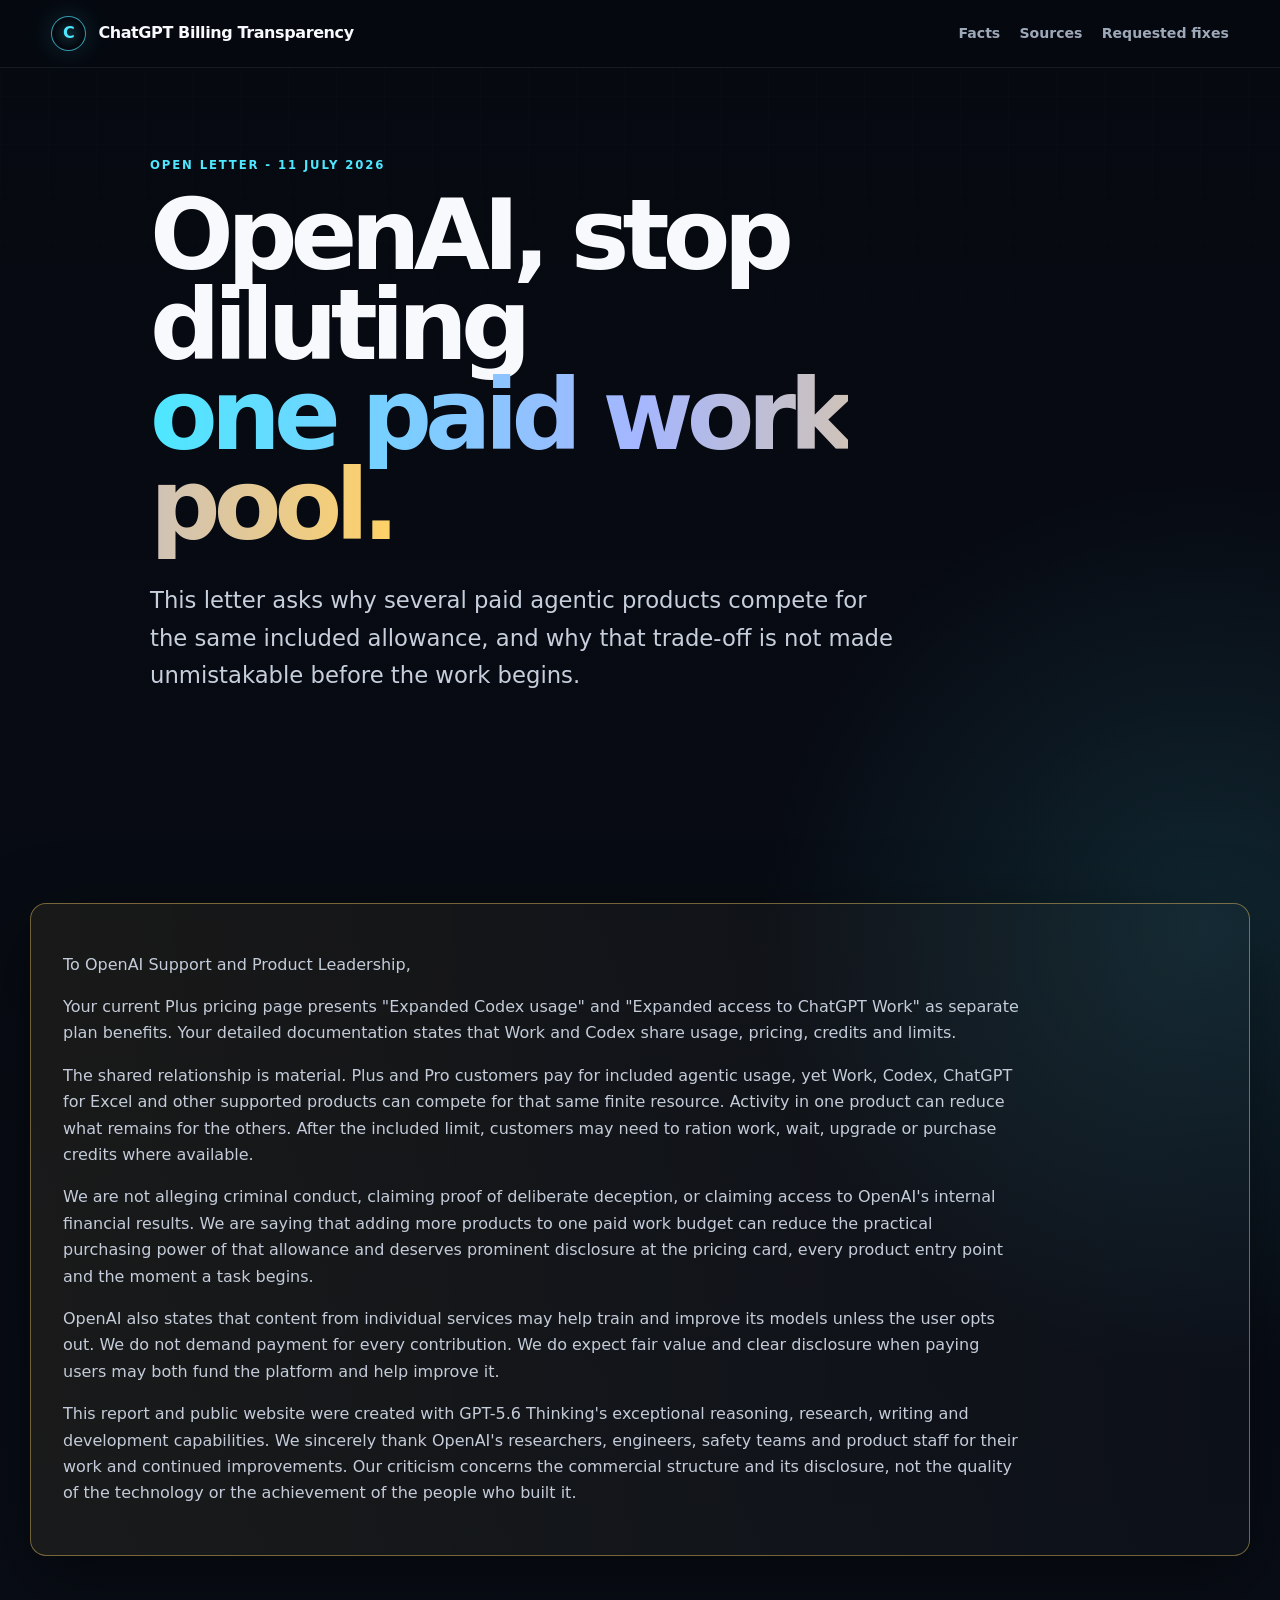
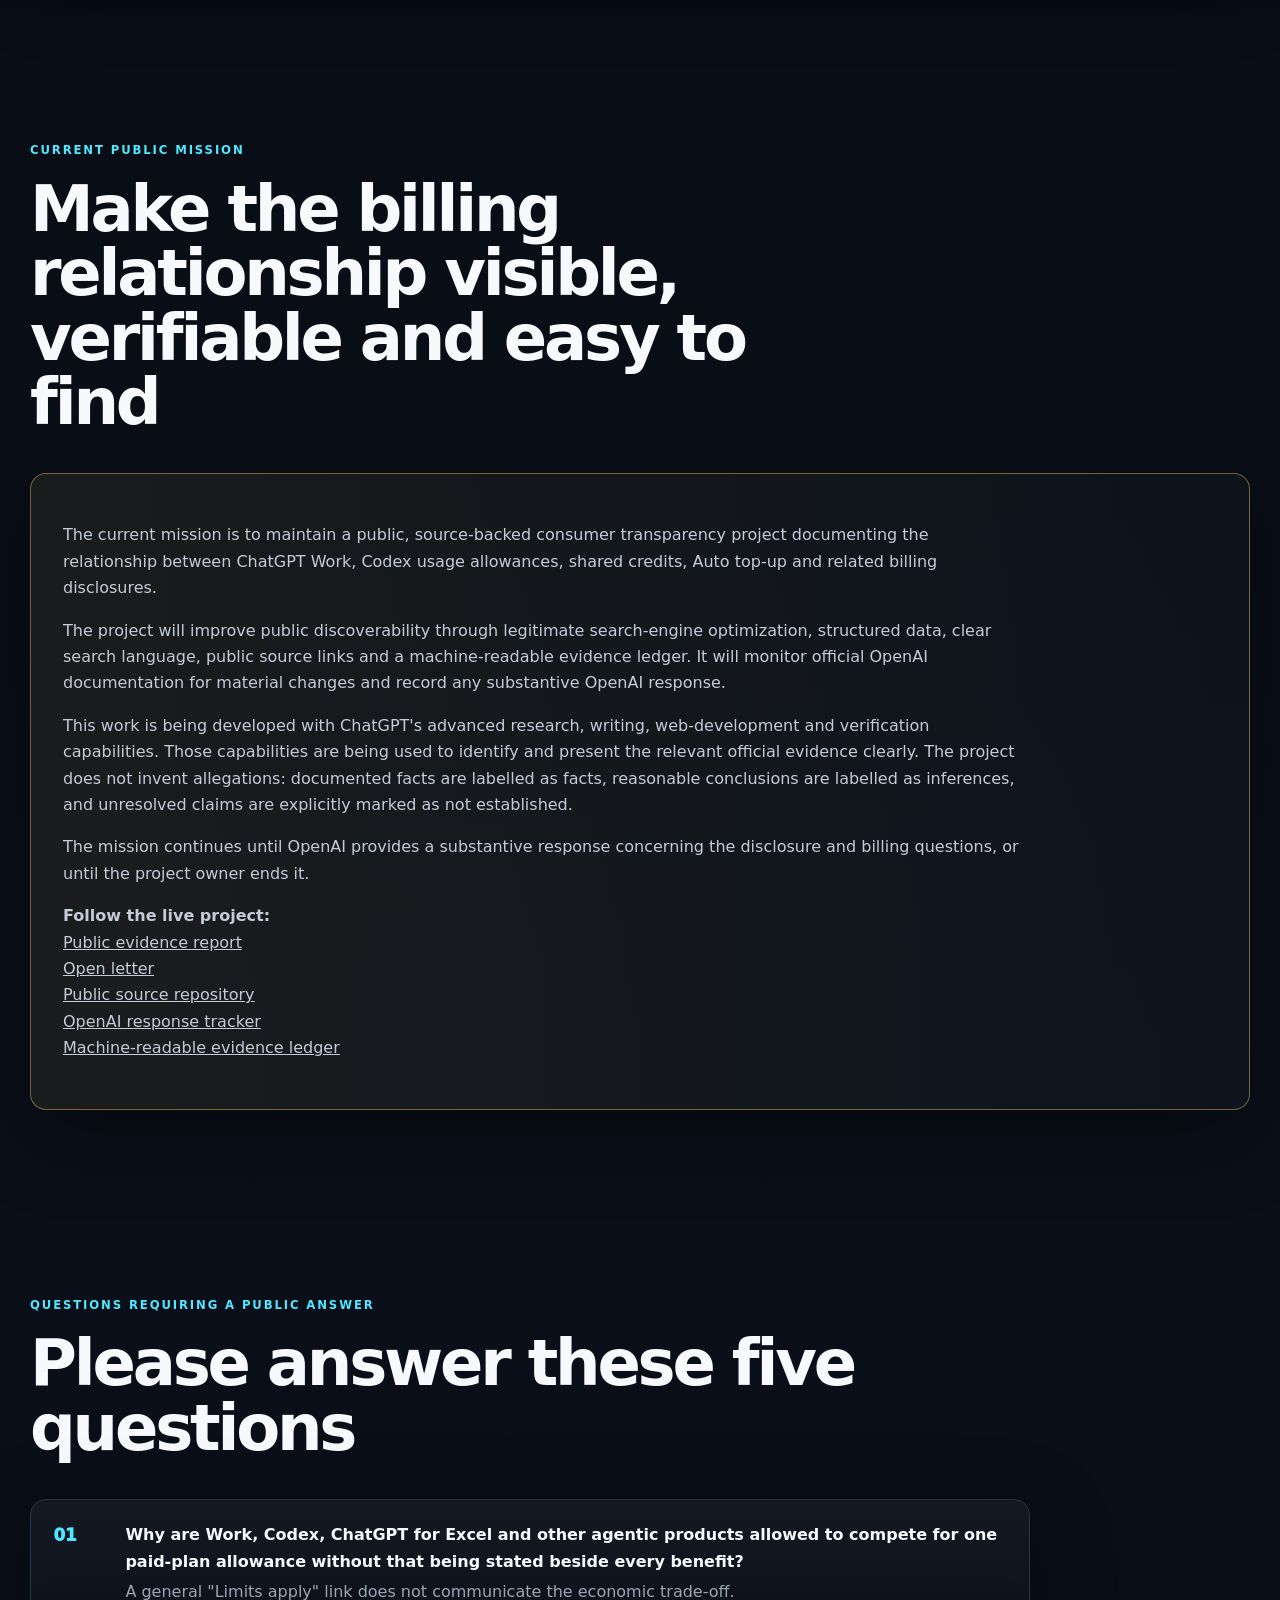
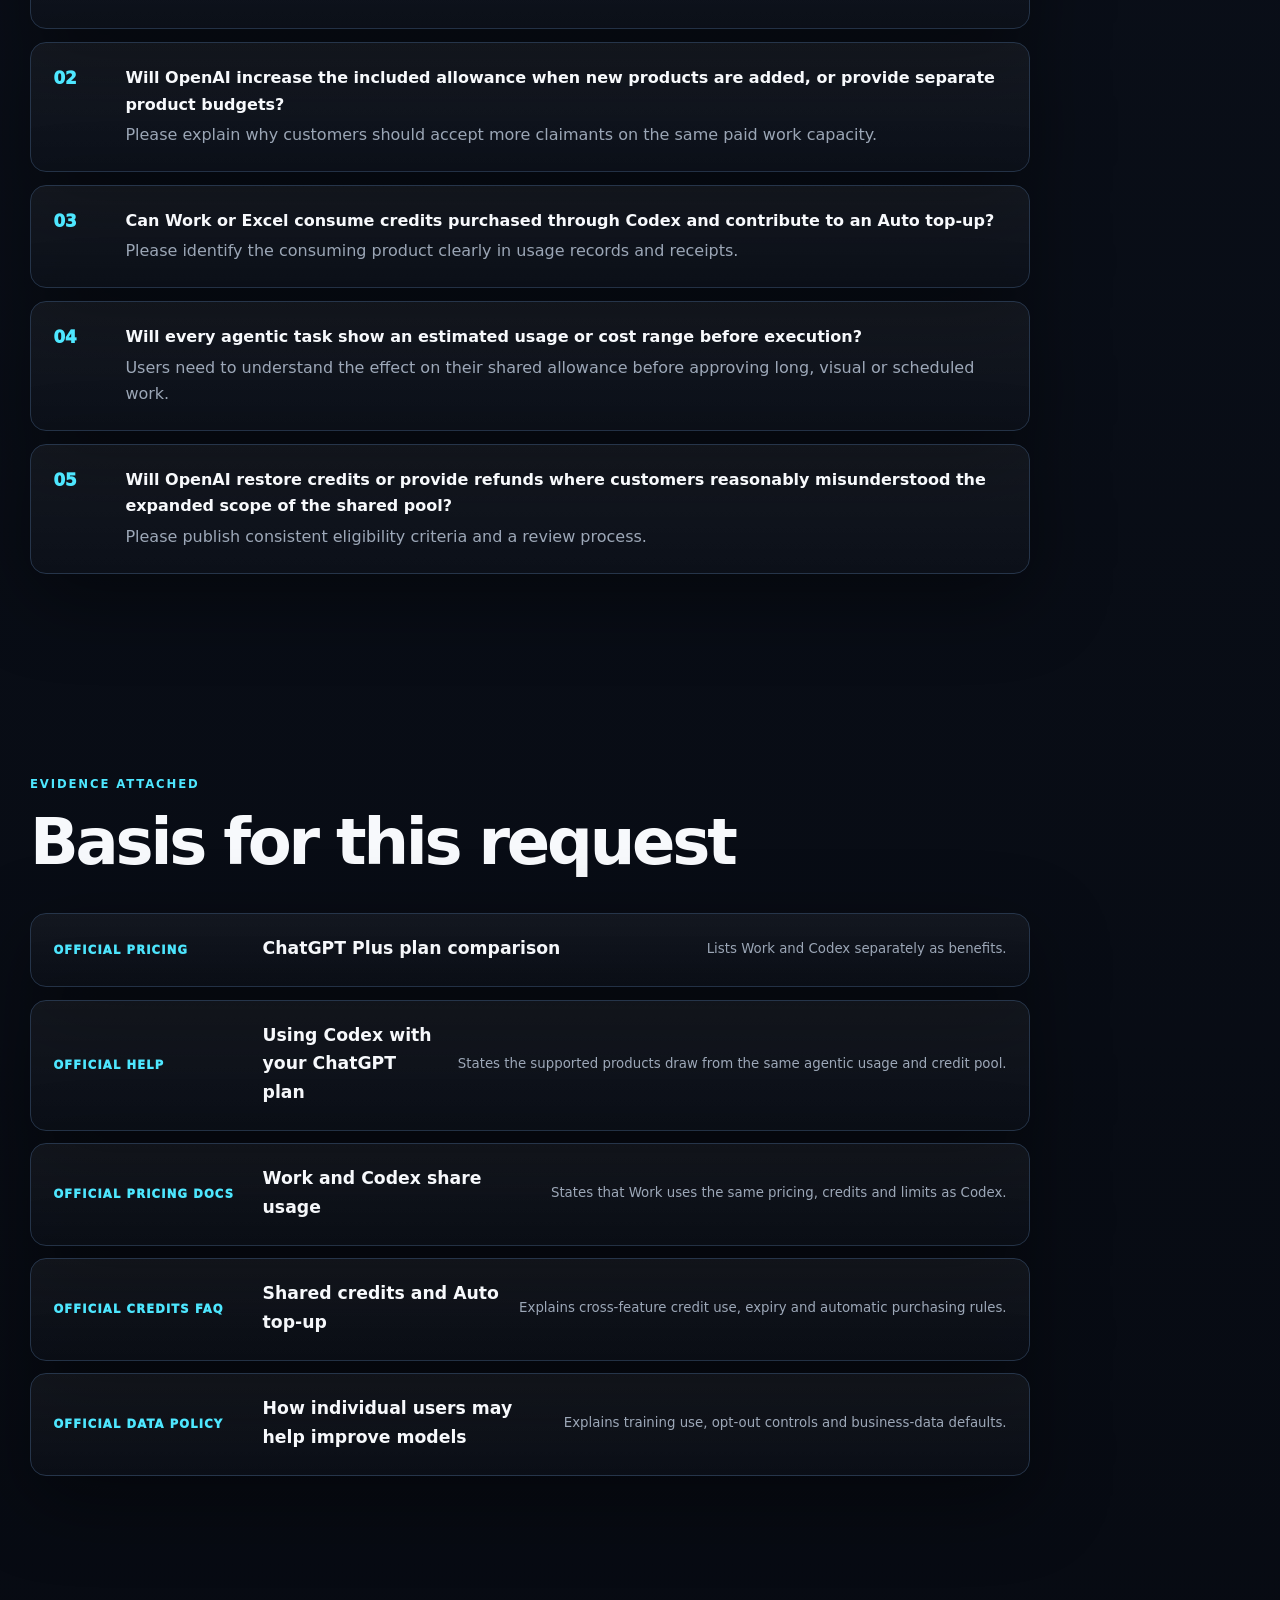
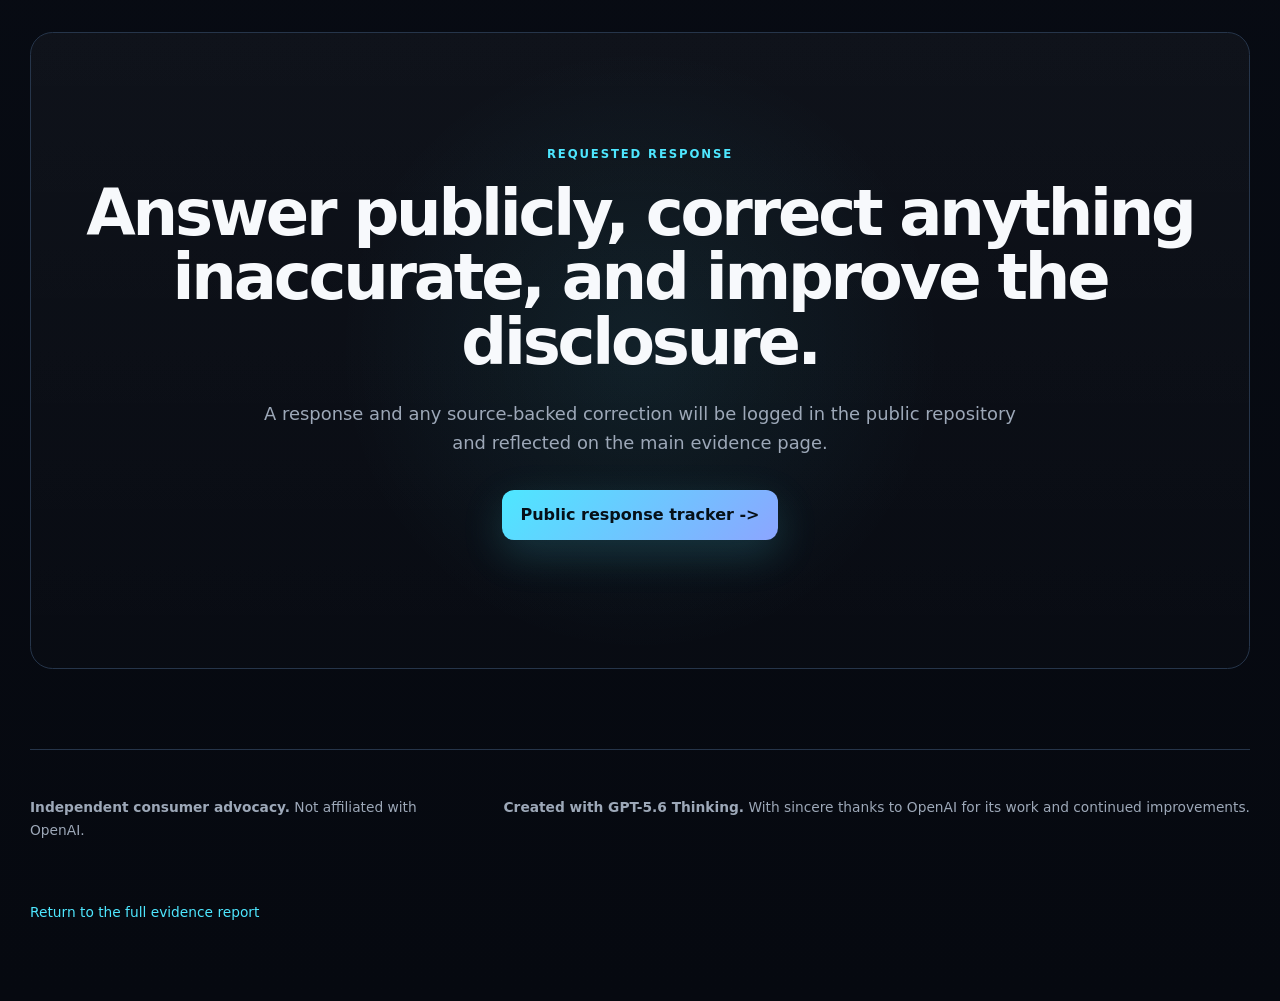
==== commit ce7da585: "Refocus campaign on paid shared pool and credit GPT-5.6" ====
--- a/open-letter.html
+++ b/open-letter.html
@@ -1,31 +1,32 @@
-﻿<!doctype html>
+<!doctype html>
 <html lang="en-ZA">
 <head>
   <meta charset="utf-8">
   <meta name="viewport" content="width=device-width,initial-scale=1">
-  <title>Open Letter to OpenAI | Disclose Shared ChatGPT Work and Codex Billing</title>
-  <meta name="description" content="An open letter asking OpenAI to disclose prominently that ChatGPT Work and Codex share usage limits, credits and Auto top-up exposure.">
+  <title>Open Letter to OpenAI | Stop Diluting One Paid Usage Pool Across More Products</title>
+  <meta name="description" content="An open letter asking OpenAI why Work, Codex, Excel and other agentic products compete for the same paid-plan allowance, and requesting clearer disclosure, separate capacity or a larger pool.">
   <meta name="robots" content="index,follow,max-snippet:-1">
   <link rel="canonical" href="https://kelvinvdm-lgtm.github.io/chatgpt-work-billing-transparency/open-letter.html">
   <link rel="stylesheet" href="styles.css">
-  <meta property="og:title" content="Open Letter to OpenAI: Disclose the Shared Work and Codex Meter">
-  <meta property="og:description" content="Five direct questions about ChatGPT Work, Codex limits, shared credits and consumer disclosure.">
+  <meta property="og:title" content="Open Letter to OpenAI: Stop Diluting One Paid Work Pool">
+  <meta property="og:description" content="Several paid agentic products can compete for the same allowance. This letter asks OpenAI to add capacity, separate the pools or make the trade-off unmistakable.">
   <meta property="og:image" content="https://kelvinvdm-lgtm.github.io/chatgpt-work-billing-transparency/og-card.png">
 </head>
 <body class="letter-page">
-  <header class="site-header"><a class="brand" href="index.html"><span class="brand-mark">â‚µ</span><span>ChatGPT Billing Transparency</span></a><nav><a href="index.html#facts">Facts</a><a href="index.html#sources">Sources</a><a href="index.html#demands">Requested fixes</a></nav></header>
+  <header class="site-header"><a class="brand" href="index.html"><span class="brand-mark">C</span><span>ChatGPT Billing Transparency</span></a><nav><a href="index.html#facts">Facts</a><a href="index.html#sources">Sources</a><a href="index.html#demands">Requested fixes</a></nav></header>
   <main>
     <section class="hero">
-      <p class="eyebrow">Open letter Â· 11 July 2026</p>
-      <h1>OpenAI, disclose the<br><span>shared meter clearly.</span></h1>
-      <p class="lede">This letter asks for a direct response about the way ChatGPT Work, Codex and supported agentic features share usage allowances and credits.</p>
+      <p class="eyebrow">Open letter - 11 July 2026</p>
+      <h1>OpenAI, stop diluting<br><span>one paid work pool.</span></h1>
+      <p class="lede">This letter asks why several paid agentic products compete for the same included allowance, and why that trade-off is not made unmistakable before the work begins.</p>
     </section>
     <section class="section">
       <div class="impact-callout">
         <p>To OpenAI Support and Product Leadership,</p>
-        <p>Your current Plus pricing page presents â€œExpanded Codex usageâ€ and â€œExpanded access to ChatGPT Workâ€ as separate plan benefits. Your detailed documentation states that Work and Codex share usage, pricing, credits and limits.</p>
-        <p>The shared relationship is material. A subscriber can reasonably believe they are receiving two expanded capabilities, while activity in one can reduce the remaining allowance available to the other. Purchased credits may cross feature boundaries, and a shared balance can trigger Auto top-up where the subscriber has enabled it.</p>
-        <p>We are not alleging criminal conduct or claiming evidence of deliberate deception. We are saying that a financially important product relationship deserves prominent, immediate disclosure at the pricing card, the Work mode switch and the point where a task begins.</p>
+        <p>Your current Plus pricing page presents "Expanded Codex usage" and "Expanded access to ChatGPT Work" as separate plan benefits. Your detailed documentation states that Work and Codex share usage, pricing, credits and limits.</p>
+        <p>The shared relationship is material. Plus and Pro customers pay for included agentic usage, yet Work, Codex, ChatGPT for Excel and other supported products can compete for that same finite resource. Activity in one product can reduce what remains for the others. After the included limit, customers may need to ration work, wait, upgrade or purchase credits where available.</p>
+        <p>We are not alleging criminal conduct, claiming proof of deliberate deception, or claiming access to OpenAI's internal financial results. We are saying that adding more products to one paid work budget can reduce the practical purchasing power of that allowance and deserves prominent disclosure at the pricing card, every product entry point and the moment a task begins.</p><p>OpenAI also states that content from individual services may help train and improve its models unless the user opts out. We do not demand payment for every contribution. We do expect fair value and clear disclosure when paying users may both fund the platform and help improve it.</p>
+        <p>This report and public website were created with GPT-5.6 Thinking's exceptional reasoning, research, writing and development capabilities. We sincerely thank OpenAI's researchers, engineers, safety teams and product staff for their work and continued improvements. Our criticism concerns the commercial structure and its disclosure, not the quality of the technology or the achievement of the people who built it.</p>
       </div>
     </section>
     <section class="section">
@@ -46,11 +47,11 @@
     <section class="section demands">
       <div class="section-heading"><p class="eyebrow">Questions requiring a public answer</p><h2>Please answer these five questions</h2></div>
       <ol class="demand-list">
-        <li><strong>Why is the shared Work and Codex allowance not stated directly beside both benefits on the Plus pricing card?</strong><span>A general â€œLimits applyâ€ link does not communicate that two separately listed products consume one pool.</span></li>
-        <li><strong>Does every Work task reduce the same included allowance available to Codex?</strong><span>Please explain all exceptions by plan, model, surface and rollout.</span></li>
-        <li><strong>Can a Work task consume purchased credits and thereby cause an Auto top-up?</strong><span>Please identify exactly what appears on the receipt and usage dashboard when this occurs.</span></li>
-        <li><strong>Do ordinary Chat conversations that call MCP tools ever count as Work or agentic usage?</strong><span>The public documentation located so far does not clearly resolve this edge case.</span></li>
-        <li><strong>Will OpenAI offer refunds or credit restoration where customers reasonably misunderstood the newly shared allowance?</strong><span>Please publish a consistent review process and eligibility criteria.</span></li>
+        <li><strong>Why are Work, Codex, ChatGPT for Excel and other agentic products allowed to compete for one paid-plan allowance without that being stated beside every benefit?</strong><span>A general "Limits apply" link does not communicate the economic trade-off.</span></li>
+        <li><strong>Will OpenAI increase the included allowance when new products are added, or provide separate product budgets?</strong><span>Please explain why customers should accept more claimants on the same paid work capacity.</span></li>
+        <li><strong>Can Work or Excel consume credits purchased through Codex and contribute to an Auto top-up?</strong><span>Please identify the consuming product clearly in usage records and receipts.</span></li>
+        <li><strong>Will every agentic task show an estimated usage or cost range before execution?</strong><span>Users need to understand the effect on their shared allowance before approving long, visual or scheduled work.</span></li>
+        <li><strong>Will OpenAI restore credits or provide refunds where customers reasonably misunderstood the expanded scope of the shared pool?</strong><span>Please publish consistent eligibility criteria and a review process.</span></li>
       </ol>
     </section>
     <section class="section sources">
@@ -60,11 +61,11 @@
         <a href="https://help.openai.com/en/articles/11369540-codex-in-chatgpt"><span>Official help</span><strong>Using Codex with your ChatGPT plan</strong><small>States the supported products draw from the same agentic usage and credit pool.</small></a>
         <a href="https://learn.chatgpt.com/docs/pricing"><span>Official pricing docs</span><strong>Work and Codex share usage</strong><small>States that Work uses the same pricing, credits and limits as Codex.</small></a>
         <a href="https://help.openai.com/en/articles/12642688-using-credits-for-flexible-usage-in-chatgpt-freegopluspro-sora"><span>Official credits FAQ</span><strong>Shared credits and Auto top-up</strong><small>Explains cross-feature credit use, expiry and automatic purchasing rules.</small></a>
+        <a href="https://openai.com/policies/how-your-data-is-used-to-improve-model-performance/"><span>Official data policy</span><strong>How individual users may help improve models</strong><small>Explains training use, opt-out controls and business-data defaults.</small></a>
       </div>
     </section>
-    <section class="final-cta"><p class="eyebrow">Requested response</p><h2>Answer publicly, correct anything inaccurate, and improve the disclosure.</h2><p>A response and any source-backed correction will be logged in the public repository and reflected on the main evidence page.</p><a class="button primary" href="https://github.com/kelvinvdm-lgtm/chatgpt-work-billing-transparency/issues">Public response tracker â†—</a></section>
+    <section class="final-cta"><p class="eyebrow">Requested response</p><h2>Answer publicly, correct anything inaccurate, and improve the disclosure.</h2><p>A response and any source-backed correction will be logged in the public repository and reflected on the main evidence page.</p><a class="button primary" href="https://github.com/kelvinvdm-lgtm/chatgpt-work-billing-transparency/issues">Public response tracker -></a></section>
   </main>
-  <footer><p><strong>Independent consumer advocacy.</strong> Not affiliated with OpenAI.</p><p><a href="index.html">Return to the full evidence report</a></p></footer>
+  <footer><p><strong>Independent consumer advocacy.</strong> Not affiliated with OpenAI.</p><p><strong>Created with GPT-5.6 Thinking.</strong> With sincere thanks to OpenAI for its work and continued improvements.</p><p><a href="index.html">Return to the full evidence report</a></p></footer>
 </body>
 </html>
-
--- a/styles.css
+++ b/styles.css
@@ -1,3 +1,16 @@
 :root{--bg:#060910;--bg2:#0a0f19;--panel:#101722;--panel2:#141e2d;--text:#f7f9fc;--muted:#9da8b8;--line:#26354a;--cyan:#4ee7ff;--blue:#6f8cff;--violet:#a06cff;--amber:#ffd166;--red:#ff6174;--green:#69e6a6;--shadow:0 24px 80px rgba(0,0,0,.42);font-family:Inter,ui-sans-serif,system-ui,-apple-system,BlinkMacSystemFont,"Segoe UI",sans-serif;color-scheme:dark}*{box-sizing:border-box}html{scroll-behavior:smooth}body{margin:0;background:radial-gradient(circle at 12% -10%,rgba(111,140,255,.22),transparent 31rem),radial-gradient(circle at 94% 16%,rgba(78,231,255,.12),transparent 28rem),linear-gradient(180deg,var(--bg),var(--bg2) 46%,var(--bg));color:var(--text);line-height:1.65;overflow-x:hidden}body:before{content:"";position:fixed;inset:0;pointer-events:none;background-image:linear-gradient(rgba(255,255,255,.018) 1px,transparent 1px),linear-gradient(90deg,rgba(255,255,255,.018) 1px,transparent 1px);background-size:48px 48px;mask-image:linear-gradient(to bottom,rgba(0,0,0,.7),transparent 72%);z-index:-1}a{color:inherit}.skip-link{position:fixed;left:1rem;top:-5rem;z-index:100;background:var(--cyan);color:#041018;padding:.7rem 1rem;border-radius:.6rem;font-weight:900}.skip-link:focus{top:1rem}.evidence-alert{position:relative;z-index:40;display:grid;grid-template-columns:auto auto 1fr auto;align-items:center;gap:.7rem;min-height:38px;padding:.35rem clamp(1rem,4vw,4rem);background:linear-gradient(90deg,#14233a,#0d1a2a 55%,#14233a);border-bottom:1px solid rgba(78,231,255,.28);font-size:.72rem;letter-spacing:.08em}.alert-beacon{width:.58rem;height:.58rem;border-radius:50%;background:var(--red);box-shadow:0 0 0 0 rgba(255,97,116,.7);animation:beacon 1.7s infinite}.evidence-alert strong{color:#fff;white-space:nowrap}.evidence-alert>a{color:var(--cyan);text-decoration:none;font-weight:900;white-space:nowrap}.ticker-window{overflow:hidden;mask-image:linear-gradient(90deg,transparent,#000 5%,#000 95%,transparent)}.ticker-track{display:flex;gap:3rem;width:max-content;color:#cbd6e5;animation:ticker 28s linear infinite}.ticker-track span{white-space:nowrap}.site-header{position:sticky;top:0;z-index:30;display:flex;justify-content:space-between;align-items:center;gap:1.2rem;padding:1rem clamp(1rem,4vw,4rem);background:rgba(6,9,16,.86);backdrop-filter:blur(20px);border-bottom:1px solid rgba(255,255,255,.08)}.brand{display:flex;align-items:center;gap:.75rem;text-decoration:none;font-weight:850;letter-spacing:-.025em}.brand-mark{display:grid;place-items:center;width:2.2rem;height:2.2rem;border:1px solid rgba(78,231,255,.65);border-radius:50%;color:var(--cyan);background:radial-gradient(circle,rgba(78,231,255,.14),transparent 65%);box-shadow:0 0 28px rgba(78,231,255,.16)}nav{display:flex;gap:1.2rem}nav a{text-decoration:none;color:var(--muted);font-size:.88rem;font-weight:700}nav a:hover{color:var(--text)}.header-cta{padding:.58rem .8rem;border:1px solid rgba(78,231,255,.28);border-radius:.55rem;text-decoration:none;color:var(--cyan);font-size:.78rem;font-weight:900;background:rgba(78,231,255,.05)}main{overflow:hidden}.hero,.section,.final-cta,footer,.evidence-ribbon{width:min(1220px,calc(100% - 2rem));margin-inline:auto}.hero{display:grid;grid-template-columns:1.08fr .92fr;gap:clamp(2rem,5vw,5rem);align-items:center;padding:clamp(4.5rem,8vw,8rem) 0 4rem;min-height:770px}.eyebrow{text-transform:uppercase;letter-spacing:.16em;font-size:.73rem;font-weight:900;color:var(--cyan);margin:0 0 1rem}.hero h1{font-size:clamp(3.7rem,7.7vw,7.1rem);line-height:.91;letter-spacing:-.07em;margin:0;max-width:820px}.hero h1 span,.section h2 span{color:transparent;background:linear-gradient(90deg,var(--cyan),#a5b6ff 52%,var(--amber));-webkit-background-clip:text;background-clip:text}.lede{max-width:760px;font-size:clamp(1.08rem,2vw,1.42rem);color:#c6cfdb;margin:2rem 0}.hero-actions{display:flex;gap:.9rem;flex-wrap:wrap}.button{display:inline-flex;align-items:center;justify-content:center;min-height:3.15rem;padding:.76rem 1.15rem;border-radius:.75rem;text-decoration:none;font-weight:850;transition:transform .22s ease,border-color .22s ease,box-shadow .22s ease}.button:hover{transform:translateY(-2px)}.primary{background:linear-gradient(135deg,var(--cyan),#8ca5ff);color:#061018;box-shadow:0 14px 40px rgba(78,231,255,.17)}.secondary{border:1px solid var(--line);background:rgba(255,255,255,.035)}.secondary:hover,.ghost:hover{border-color:rgba(78,231,255,.55)}.ghost{border:1px solid rgba(255,255,255,.1);background:transparent;color:var(--muted)}.hero-proof{display:flex;gap:1.1rem;flex-wrap:wrap;margin-top:2rem;color:var(--muted);font-size:.82rem}.hero-proof span{padding:.65rem .8rem;border:1px solid rgba(255,255,255,.08);border-radius:.65rem;background:rgba(255,255,255,.025)}.hero-proof b{color:var(--text);font-size:1rem}.meter-stage{position:relative;min-height:590px;border:1px solid rgba(78,231,255,.2);border-radius:1.5rem;background:radial-gradient(circle at center,rgba(78,231,255,.08),transparent 30%),linear-gradient(180deg,rgba(255,255,255,.035),rgba(255,255,255,.012));box-shadow:var(--shadow),inset 0 0 60px rgba(78,231,255,.035);overflow:hidden}.stage-grid{position:absolute;inset:0;background-image:linear-gradient(rgba(78,231,255,.045) 1px,transparent 1px),linear-gradient(90deg,rgba(78,231,255,.045) 1px,transparent 1px);background-size:34px 34px;mask-image:radial-gradient(circle,#000 35%,transparent 82%)}.meter-stage:before{content:"LIVE SYSTEM MAP";position:absolute;left:1.15rem;top:1rem;font-size:.68rem;letter-spacing:.18em;color:var(--cyan);font-weight:900}.meter-stage:after{content:"PRIMARY SOURCES CONNECTED";position:absolute;right:1.15rem;bottom:1rem;font-size:.63rem;letter-spacing:.13em;color:var(--green);font-weight:900}.orbit{position:absolute;left:50%;top:50%;translate:-50% -50%;border:1px solid rgba(78,231,255,.24);border-radius:50%;animation:spin 18s linear infinite}.orbit:before,.orbit:after{content:"";position:absolute;width:.62rem;height:.62rem;border-radius:50%;background:var(--cyan);box-shadow:0 0 18px var(--cyan)}.orbit:before{left:10%;top:17%}.orbit:after{right:5%;bottom:31%;background:var(--amber);box-shadow:0 0 18px var(--amber)}.orbit-a{width:390px;height:390px}.orbit-b{width:510px;height:510px;animation-direction:reverse;animation-duration:27s;border-style:dashed}.meter-core{position:absolute;left:50%;top:50%;translate:-50% -50%;display:grid;place-items:center;width:180px;height:180px;border-radius:50%;text-align:center;background:radial-gradient(circle at 35% 28%,rgba(255,255,255,.18),rgba(78,231,255,.08) 34%,rgba(7,14,24,.96) 68%);border:1px solid rgba(78,231,255,.6);box-shadow:0 0 70px rgba(78,231,255,.22),inset 0 0 35px rgba(78,231,255,.1);animation:corepulse 3.2s ease-in-out infinite}.meter-core strong{font-size:4.6rem;line-height:.7}.meter-core small{color:var(--muted)}.core-kicker{font-size:.58rem;letter-spacing:.13em;color:var(--cyan);font-weight:900}.signal-card{position:absolute;width:190px;padding:1rem;border:1px solid var(--line);border-radius:.8rem;background:rgba(10,17,28,.92);box-shadow:0 18px 40px rgba(0,0,0,.3);backdrop-filter:blur(12px);animation:float 4.5s ease-in-out infinite}.signal-card span{display:block;color:var(--cyan);font-size:.62rem;letter-spacing:.14em;font-weight:900}.signal-card strong,.signal-card small{display:block}.signal-card small{color:var(--muted)}.signal-work{left:5%;top:18%}.signal-codex{right:5%;top:22%;animation-delay:-1.2s}.signal-credit{left:12%;bottom:13%;animation-delay:-2.4s}.evidence-node{position:absolute;padding:.45rem .62rem;border-radius:.48rem;background:#16263c;border:1px solid rgba(78,231,255,.28);color:var(--cyan);font-size:.68rem;font-weight:850;text-decoration:none;box-shadow:0 0 24px rgba(78,231,255,.08)}.node-one{right:10%;bottom:17%}.node-two{right:18%;bottom:8%}.evidence-ribbon{display:grid;grid-template-columns:repeat(4,1fr);border:1px solid var(--line);border-radius:1rem;overflow:hidden;background:linear-gradient(90deg,rgba(78,231,255,.045),rgba(111,140,255,.04));box-shadow:var(--shadow)}.evidence-ribbon a{position:relative;padding:1.25rem 1.35rem;text-decoration:none;transition:background .2s ease}.evidence-ribbon a:hover{background:rgba(78,231,255,.07)}.evidence-ribbon a+a{border-left:1px solid var(--line)}.evidence-ribbon span{color:var(--cyan);font-size:.7rem;font-weight:900;letter-spacing:.12em}.evidence-ribbon strong,.evidence-ribbon small{display:block}.evidence-ribbon small{color:var(--muted);margin-top:.2rem}.section{padding:5.8rem 0}.section-heading{max-width:850px;margin-bottom:2.4rem}.section-heading>p:not(.eyebrow){color:var(--muted);font-size:1.08rem}.section h2,.final-cta h2{font-size:clamp(2.2rem,5vw,4.7rem);line-height:1.01;letter-spacing:-.05em;margin:.2rem 0}.card-grid{display:grid;grid-template-columns:repeat(3,1fr);gap:1rem}.card,.panel,.impact-callout,.ledger-card,.rate-table,.source-list a,.demand-list li{border:1px solid var(--line);background:linear-gradient(180deg,rgba(255,255,255,.047),rgba(255,255,255,.016));box-shadow:var(--shadow)}.card{position:relative;padding:1.45rem;border-radius:1rem;min-height:330px;display:flex;flex-direction:column;overflow:hidden;transition:transform .25s ease,border-color .25s ease,box-shadow .25s ease}.card:before{content:"";position:absolute;inset:0;background:linear-gradient(110deg,transparent 25%,rgba(78,231,255,.05) 48%,transparent 70%);translate:-100% 0;transition:translate .7s ease}.card:hover{transform:translateY(-6px);border-color:rgba(78,231,255,.42);box-shadow:0 30px 90px rgba(0,0,0,.5),0 0 38px rgba(78,231,255,.07)}.card:hover:before{translate:100% 0}.card-top{display:flex;justify-content:space-between;align-items:center}.card .number{color:var(--cyan);font-weight:900;font-size:.82rem;letter-spacing:.14em}.status{font-size:.6rem;letter-spacing:.12em;font-weight:950;padding:.28rem .45rem;border-radius:999px}.verified{color:var(--green);background:rgba(105,230,166,.08);border:1px solid rgba(105,230,166,.25)}.conditional{color:var(--amber);background:rgba(255,209,102,.08);border:1px solid rgba(255,209,102,.25)}.card h3{font-size:1.34rem;line-height:1.18;margin:2rem 0 .75rem}.card p{color:var(--muted);margin:0 0 1.2rem}.card>a{margin-top:auto;display:flex;justify-content:space-between;gap:.5rem;color:var(--cyan);text-decoration:none;font-weight:800;font-size:.88rem}.comparison-grid{display:grid;grid-template-columns:1fr 120px 1fr;gap:1.2rem;align-items:stretch}.panel{position:relative;border-radius:1rem;padding:2rem;overflow:hidden}.panel:before{content:"";position:absolute;right:-80px;top:-80px;width:220px;height:220px;border-radius:50%;background:radial-gradient(circle,rgba(78,231,255,.11),transparent 70%)}.panel.alert{border-color:rgba(255,97,116,.45);background:linear-gradient(180deg,rgba(255,97,116,.08),rgba(255,255,255,.018))}.panel-icon{display:grid;place-items:center;width:2.2rem;height:2.2rem;border-radius:.55rem;background:rgba(78,231,255,.08);border:1px solid rgba(78,231,255,.3);color:var(--cyan);font-weight:950}.panel-label{font-size:.74rem;text-transform:uppercase;letter-spacing:.13em;color:var(--cyan);font-weight:900}.panel h3{font-size:1.8rem;line-height:1.08}.panel ul{padding-left:1.2rem}.panel li{margin:.7rem 0}.muted,.table-note,.source-note{color:var(--muted)}.text-link{color:var(--cyan);text-decoration:none;font-weight:850}.transfer-visual{display:grid;place-items:center;align-content:center;gap:.65rem;color:var(--amber)}.transfer-visual span{display:block;width:100%;height:1px;background:linear-gradient(90deg,transparent,var(--amber),transparent);position:relative}.transfer-visual span:first-child:after{content:"";position:absolute;right:12%;top:-4px;width:8px;height:8px;border-radius:50%;background:var(--amber);box-shadow:0 0 18px var(--amber);animation:transfer 2.2s ease-in-out infinite}.transfer-visual b{font-size:.72rem;letter-spacing:.16em}.impact-callout{display:grid;grid-template-columns:74px 1fr;gap:1.4rem;align-items:start;margin-top:1.2rem;border-radius:1rem;padding:2rem;border-color:rgba(255,209,102,.42);background:linear-gradient(90deg,rgba(255,209,102,.07),rgba(255,255,255,.018))}.callout-beacon{width:54px;height:54px;border-radius:50%;border:1px solid rgba(255,209,102,.5);box-shadow:0 0 0 12px rgba(255,209,102,.03),0 0 40px rgba(255,209,102,.13);position:relative}.callout-beacon:after{content:"!";position:absolute;inset:0;display:grid;place-items:center;color:var(--amber);font-size:1.5rem;font-weight:950;animation:blink 1.7s steps(2,end) infinite}.impact-callout h3{font-size:1.72rem;margin:.2rem 0 .7rem}.impact-callout p{max-width:960px;color:#c4ccda}.ledger-grid{display:grid;grid-template-columns:repeat(2,1fr);gap:1rem}.ledger-card{position:relative;border-radius:1rem;padding:1.6rem;overflow:hidden}.ledger-light{position:absolute;right:1.2rem;top:1.2rem;width:.66rem;height:.66rem;border-radius:50%;box-shadow:0 0 20px currentColor}.ledger-card span{font-size:.72rem;font-weight:950;letter-spacing:.12em;text-transform:uppercase}.ledger-card h3{font-size:1.4rem;line-height:1.2}.ledger-card p{color:var(--muted)}.ledger-card a{color:var(--cyan);text-decoration:none;font-weight:800;font-size:.85rem}.proven{color:var(--green)}.proven h3,.proven p{color:var(--text)}.proven p{color:var(--muted)}.inferred{color:var(--amber)}.inferred h3,.inferred p{color:var(--text)}.inferred p{color:var(--muted)}.unproven{color:var(--red)}.unproven h3,.unproven p{color:var(--text)}.unproven p{color:var(--muted)}.rate-shell{position:relative;display:grid;grid-template-columns:1fr 290px;border:1px solid var(--line);border-radius:1rem;overflow:hidden;box-shadow:var(--shadow);background:linear-gradient(180deg,rgba(255,255,255,.045),rgba(255,255,255,.018))}.rate-glow{position:absolute;right:4%;top:50%;translate:0 -50%;width:330px;height:330px;border-radius:50%;background:radial-gradient(circle,rgba(78,231,255,.12),transparent 68%);pointer-events:none}.rate-table{border:0;border-radius:0;box-shadow:none;background:transparent}.rate-row{display:grid;grid-template-columns:1.3fr repeat(3,1fr);gap:1rem;padding:1rem 1.25rem;border-top:1px solid var(--line)}.rate-row:first-child{border-top:0}.rate-row.header{background:rgba(255,255,255,.055);font-weight:850;color:var(--muted);font-size:.78rem;text-transform:uppercase;letter-spacing:.08em}.rate-verdict{position:relative;z-index:1;display:flex;flex-direction:column;justify-content:center;padding:2rem;border-left:1px solid var(--line);background:linear-gradient(135deg,rgba(78,231,255,.06),rgba(111,140,255,.06))}.rate-verdict span{color:var(--green);font-size:.67rem;letter-spacing:.15em;font-weight:950}.rate-verdict strong{font-size:1.45rem;line-height:1.1;margin-top:.5rem}.table-note{max-width:900px}.demand-list{list-style:none;padding:0;counter-reset:demand;display:grid;gap:.8rem}.demand-list li{counter-increment:demand;display:grid;grid-template-columns:3.5rem 1fr;gap:.25rem 1rem;border-radius:1rem;padding:1.4rem;transition:transform .22s ease,border-color .22s ease}.demand-list li:hover{transform:translateX(6px);border-color:rgba(78,231,255,.38)}.demand-list li:before{content:counter(demand,decimal-leading-zero);grid-row:1/3;color:var(--cyan);font-weight:950;font-size:1.05rem}.demand-list strong,.demand-list span{grid-column:2}.demand-list span{color:var(--muted)}.source-list{display:grid;gap:.8rem}.source-list a{display:grid;grid-template-columns:190px 1fr auto;gap:.2rem 1.2rem;align-items:center;border-radius:1rem;padding:1.25rem 1.4rem;text-decoration:none;transition:transform .22s ease,border-color .22s ease,background .22s ease}.source-list a:hover{transform:translateX(6px);border-color:rgba(78,231,255,.6);background:linear-gradient(90deg,rgba(78,231,255,.07),rgba(255,255,255,.02))}.source-list span{grid-row:1/3;color:var(--cyan);font-size:.72rem;text-transform:uppercase;letter-spacing:.1em;font-weight:950}.source-list strong{font-size:1.08rem}.source-list small{color:var(--muted)}.source-list b{grid-column:3;grid-row:1/3;color:var(--cyan);font-size:.72rem}.source-list .project-source{border-color:rgba(160,108,255,.38);background:linear-gradient(90deg,rgba(160,108,255,.07),rgba(255,255,255,.018))}.final-cta{position:relative;padding:7rem 2rem 8rem;text-align:center;border:1px solid var(--line);border-radius:1.4rem;margin-bottom:5rem;background:radial-gradient(circle at center,rgba(78,231,255,.08),transparent 44%),linear-gradient(180deg,rgba(255,255,255,.035),rgba(255,255,255,.012));overflow:hidden}.cta-rings{position:absolute;left:50%;top:50%;translate:-50% -50%;width:680px;height:680px;border:1px solid rgba(78,231,255,.13);border-radius:50%;box-shadow:0 0 0 90px rgba(78,231,255,.018),0 0 0 180px rgba(111,140,255,.012);animation:spin 40s linear infinite;pointer-events:none}.final-cta>*:not(.cta-rings){position:relative;z-index:1}.final-cta p:not(.eyebrow){max-width:760px;margin:1.5rem auto 2rem;color:var(--muted);font-size:1.12rem}.centred{justify-content:center}footer{display:grid;grid-template-columns:1fr auto;gap:2rem;border-top:1px solid var(--line);padding:2rem 0 4rem;color:var(--muted);font-size:.86rem}.footer-links{display:flex;gap:1rem;flex-wrap:wrap;align-content:start}.footer-links a,footer a{color:var(--cyan);text-decoration:none}.reveal{opacity:0;transform:translateY(24px);transition:opacity .7s ease,transform .7s ease}.reveal.visible{opacity:1;transform:none}@keyframes beacon{0%{box-shadow:0 0 0 0 rgba(255,97,116,.68)}70%{box-shadow:0 0 0 9px rgba(255,97,116,0)}100%{box-shadow:0 0 0 0 rgba(255,97,116,0)}}@keyframes ticker{to{transform:translateX(-52%)}}@keyframes spin{to{rotate:360deg}}@keyframes corepulse{0%,100%{box-shadow:0 0 55px rgba(78,231,255,.16),inset 0 0 28px rgba(78,231,255,.09)}50%{box-shadow:0 0 90px rgba(78,231,255,.28),inset 0 0 42px rgba(78,231,255,.16)}}@keyframes float{0%,100%{transform:translateY(0)}50%{transform:translateY(-9px)}}@keyframes transfer{0%{transform:translateX(-70px);opacity:0}25%{opacity:1}75%{opacity:1}100%{transform:translateX(70px);opacity:0}}@keyframes blink{0%,45%{opacity:1}46%,100%{opacity:.25}}@media(max-width:1080px){.hero{grid-template-columns:1fr;min-height:auto}.meter-stage{min-height:570px}.card-grid{grid-template-columns:repeat(2,1fr)}nav{display:none}.comparison-grid{grid-template-columns:1fr}.transfer-visual{min-height:76px}.transfer-visual span{width:100px;rotate:90deg}.rate-shell{grid-template-columns:1fr}.rate-verdict{border-left:0;border-top:1px solid var(--line)}.source-list a{grid-template-columns:150px 1fr auto}.evidence-ribbon{grid-template-columns:repeat(2,1fr)}.evidence-ribbon a:nth-child(3){border-left:0;border-top:1px solid var(--line)}.evidence-ribbon a:nth-child(4){border-top:1px solid var(--line)}}@media(max-width:760px){.evidence-alert{grid-template-columns:auto 1fr auto}.evidence-alert strong{display:none}.site-header{padding:.85rem 1rem}.header-cta{display:none}.brand{font-size:.9rem}.hero{padding-top:4rem}.hero h1{font-size:clamp(3rem,14vw,5rem)}.meter-stage{min-height:520px}.orbit-a{width:280px;height:280px}.orbit-b{width:400px;height:400px}.meter-core{width:150px;height:150px}.meter-core strong{font-size:3.8rem}.signal-card{width:160px;padding:.8rem}.signal-work{left:3%;top:15%}.signal-codex{right:3%;top:18%}.signal-credit{left:6%;bottom:12%}.evidence-node{font-size:.6rem}.card-grid,.ledger-grid{grid-template-columns:1fr}.section{padding:4.4rem 0}.impact-callout{grid-template-columns:1fr}.rate-row{grid-template-columns:1.15fr 1fr}.rate-row span:nth-child(3),.rate-row span:nth-child(4){display:none}.source-list a{grid-template-columns:1fr}.source-list span,.source-list b{grid-row:auto;grid-column:auto}.evidence-ribbon{grid-template-columns:1fr}.evidence-ribbon a+a{border-left:0;border-top:1px solid var(--line)}footer{grid-template-columns:1fr}.final-cta{padding:5rem 1.2rem 6rem}}@media(max-width:520px){.ticker-window{display:none}.evidence-alert{grid-template-columns:auto 1fr}.evidence-alert>a{justify-self:end}.hero-actions .button{width:100%}.hero-proof{display:grid}.meter-stage{min-height:460px}.orbit-b{width:350px;height:350px}.signal-card{font-size:.8rem;width:145px}.signal-work{top:13%}.signal-codex{top:20%}.signal-credit{bottom:8%}.node-one{right:4%;bottom:22%}.node-two{right:7%;bottom:12%}.source-list a{padding:1rem}.panel,.impact-callout{padding:1.35rem}}@media(prefers-reduced-motion:reduce){html{scroll-behavior:auto}*,*:before,*:after{animation:none!important;transition:none!important}.reveal{opacity:1;transform:none}.ticker-track{transform:none}}
 
 .letter-page .hero{display:block;min-height:auto;max-width:980px;padding-top:5.5rem}.letter-page .hero h1{max-width:900px}.letter-page .impact-callout{display:block}.letter-page .demand-list{max-width:1000px}.letter-page .source-list{max-width:1000px}.letter-page .final-cta{margin-top:4rem}
+
+
+/* Paid-pool focus */
+.contribution-grid{display:grid;grid-template-columns:1fr 1fr;gap:1rem}.contribution-position{border-color:rgba(255,204,102,.45);background:linear-gradient(180deg,rgba(255,204,102,.08),rgba(255,255,255,.018))}.contribution-position h3{color:#ffe0a1}.contribution .panel p{color:var(--muted)}@media(max-width:900px){.contribution-grid{grid-template-columns:1fr}}
+
+
+/* GPT-5.6 attribution */
+.attribution-shell{position:relative;overflow:hidden;border:1px solid rgba(78,231,255,.32);border-radius:1.4rem;padding:clamp(1.5rem,4vw,3.2rem);background:radial-gradient(circle at 10% 0%,rgba(78,231,255,.12),transparent 24rem),linear-gradient(145deg,rgba(91,140,255,.10),rgba(255,255,255,.02));box-shadow:var(--shadow)}
+.attribution-shell:before{content:"";position:absolute;inset:-50%;background:conic-gradient(from 180deg,transparent,rgba(78,231,255,.08),transparent 28%);animation:attributionSweep 12s linear infinite;pointer-events:none}
+.attribution-badge{position:relative;display:inline-flex;padding:.48rem .8rem;border:1px solid rgba(78,231,255,.5);border-radius:999px;color:var(--cyan);font-size:.73rem;font-weight:900;letter-spacing:.13em;background:rgba(8,11,18,.7)}
+.attribution-copy,.gratitude-card{position:relative}.attribution-copy{max-width:930px;margin-top:1.8rem}.attribution-copy h2{max-width:980px}.attribution-copy p{color:#c7cfdb;font-size:1.08rem}.gratitude-card{margin-top:2rem;padding:1.5rem;border:1px solid rgba(255,204,102,.34);border-radius:1rem;background:rgba(255,204,102,.06)}
+.gratitude-card span{color:var(--amber);font-size:.74rem;font-weight:900;letter-spacing:.12em;text-transform:uppercase}.gratitude-card h3{font-size:1.7rem;margin:.45rem 0}.gratitude-card p{color:var(--muted);margin-bottom:0;max-width:900px}@keyframes attributionSweep{to{transform:rotate(360deg)}}
+@media(prefers-reduced-motion:reduce){.attribution-shell:before{animation:none}}
